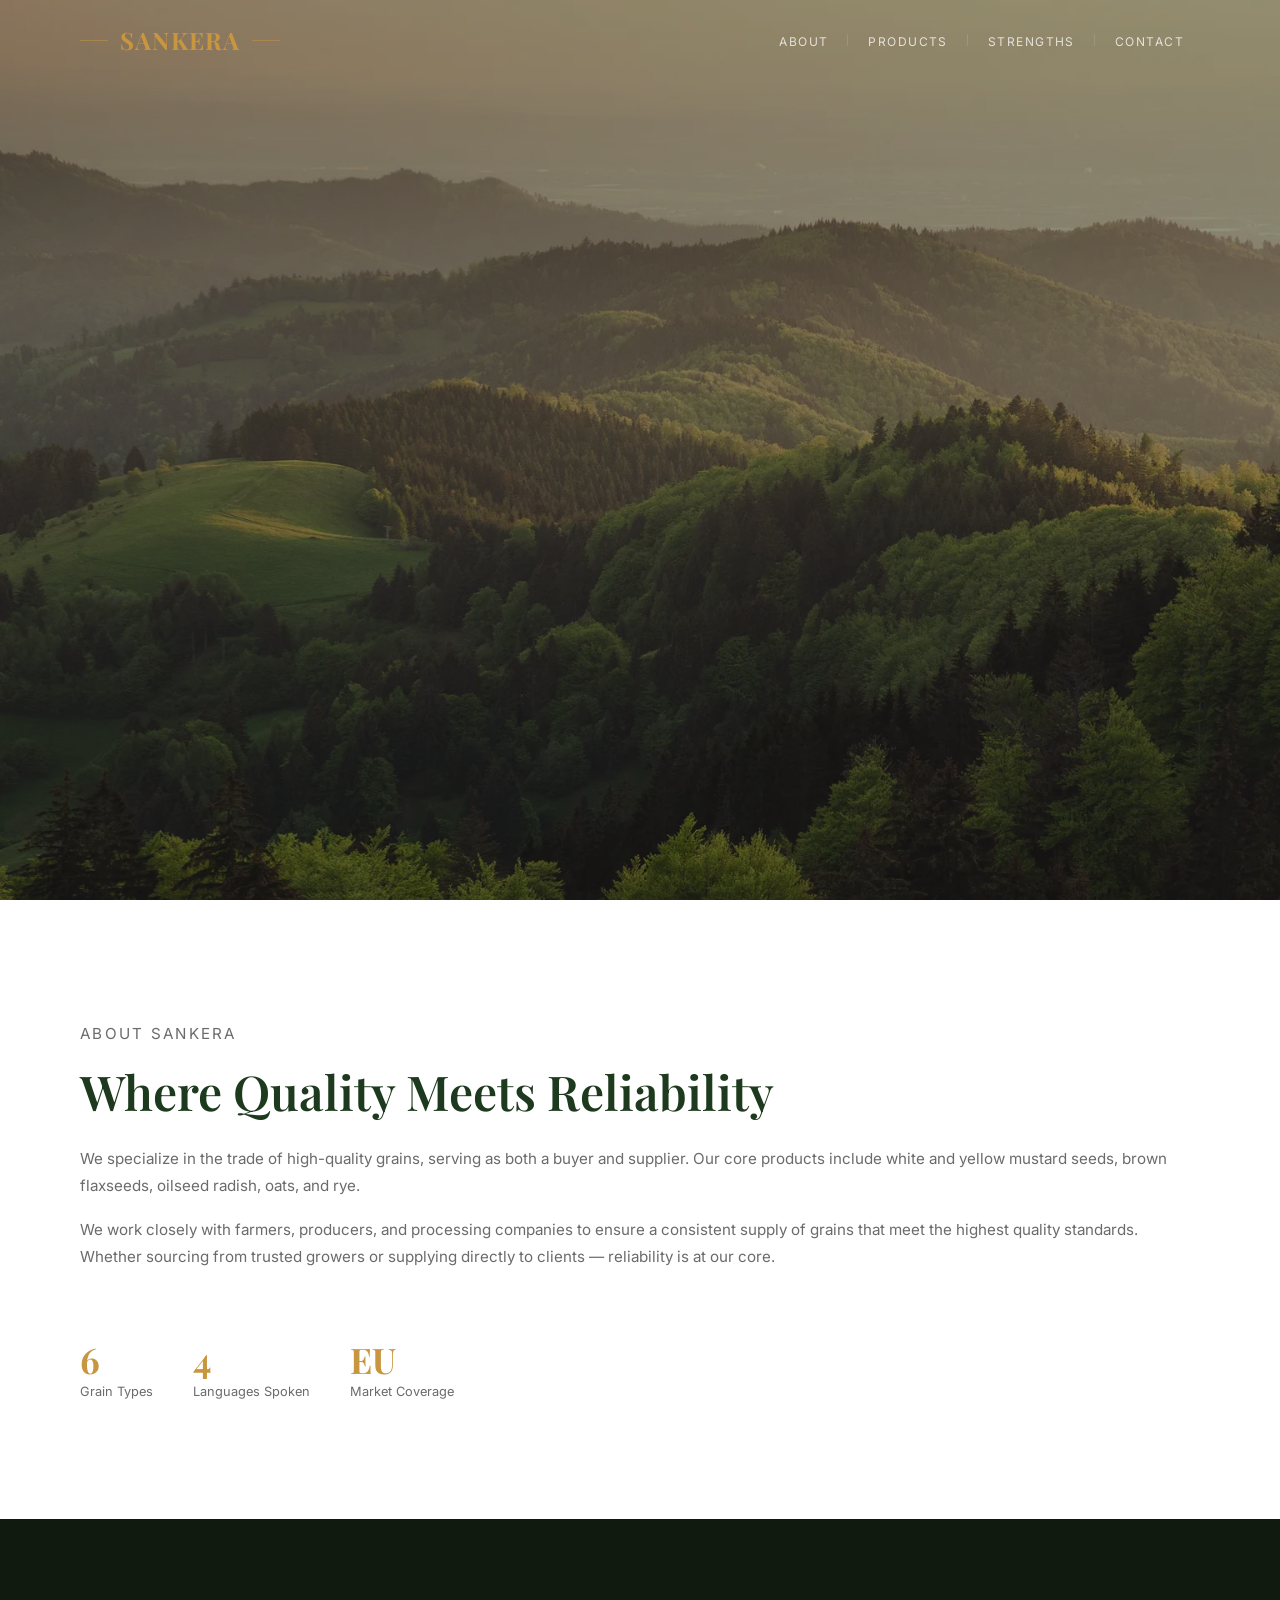
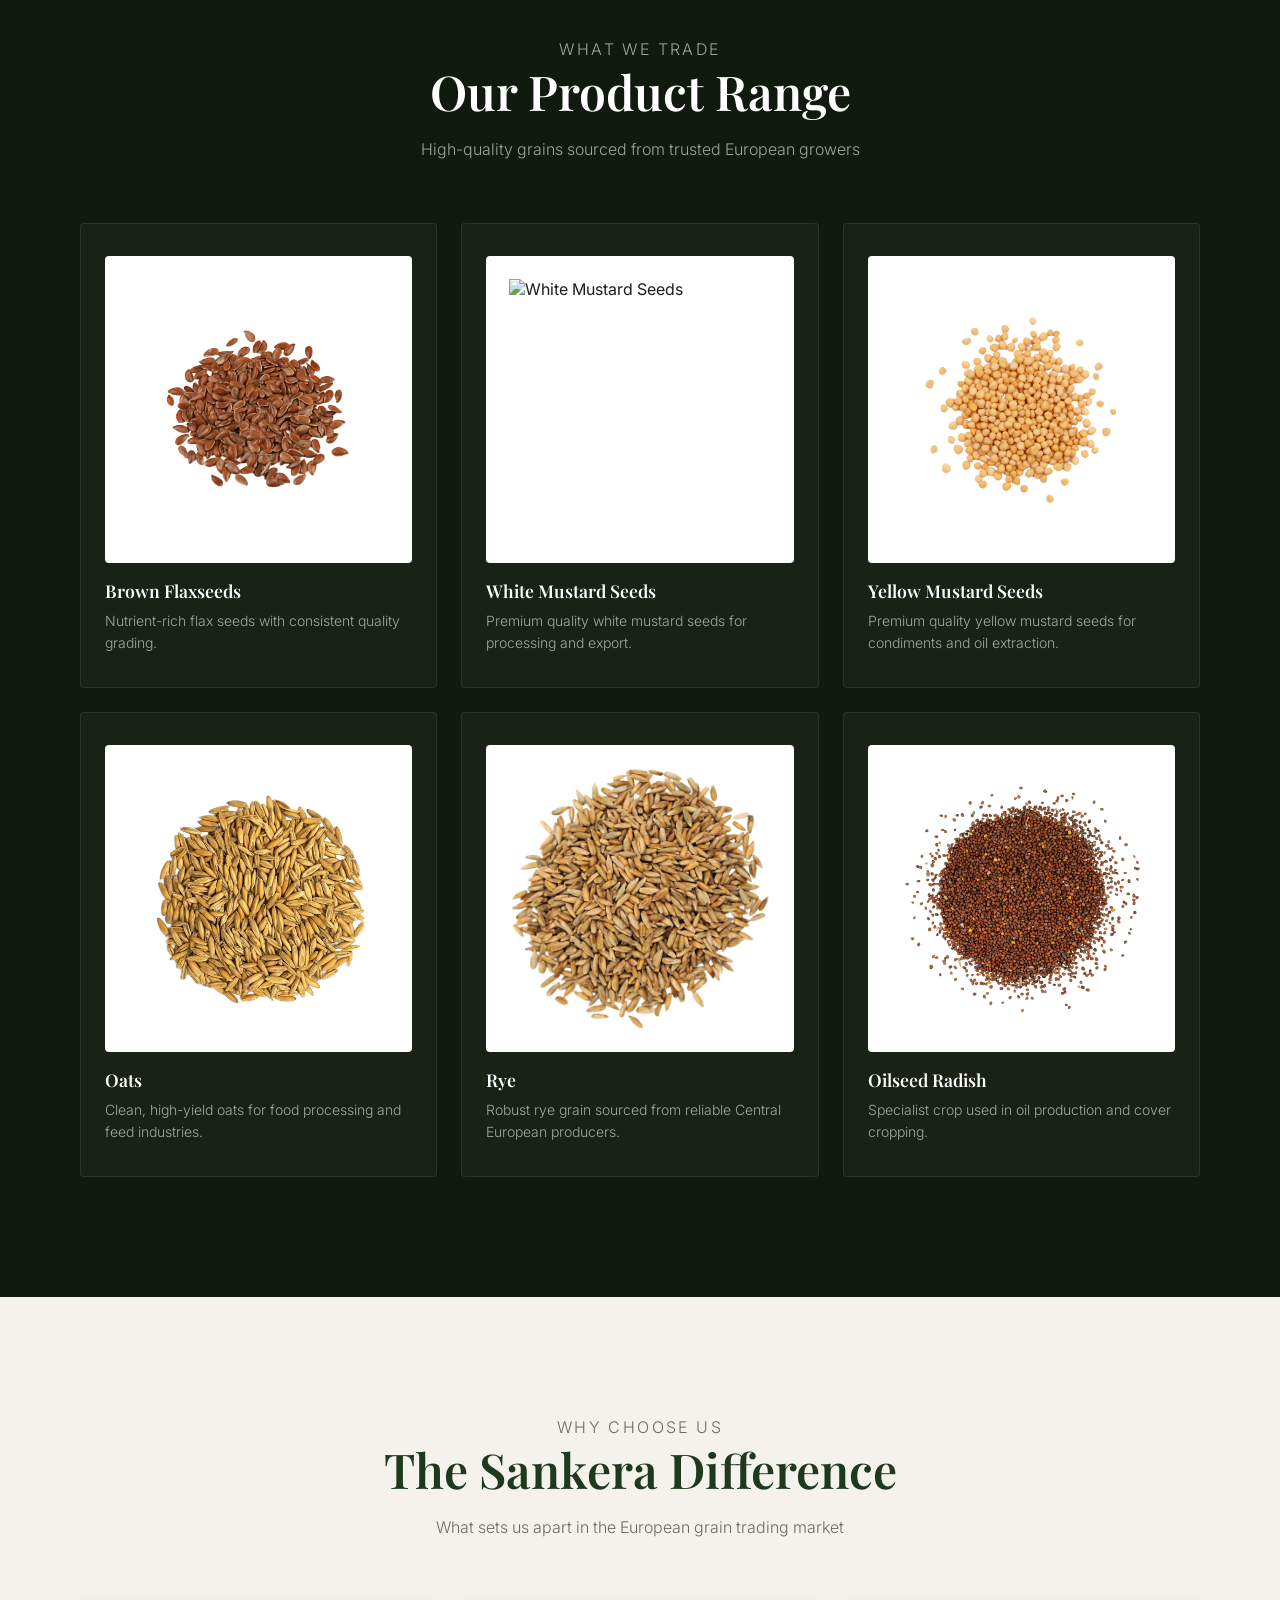
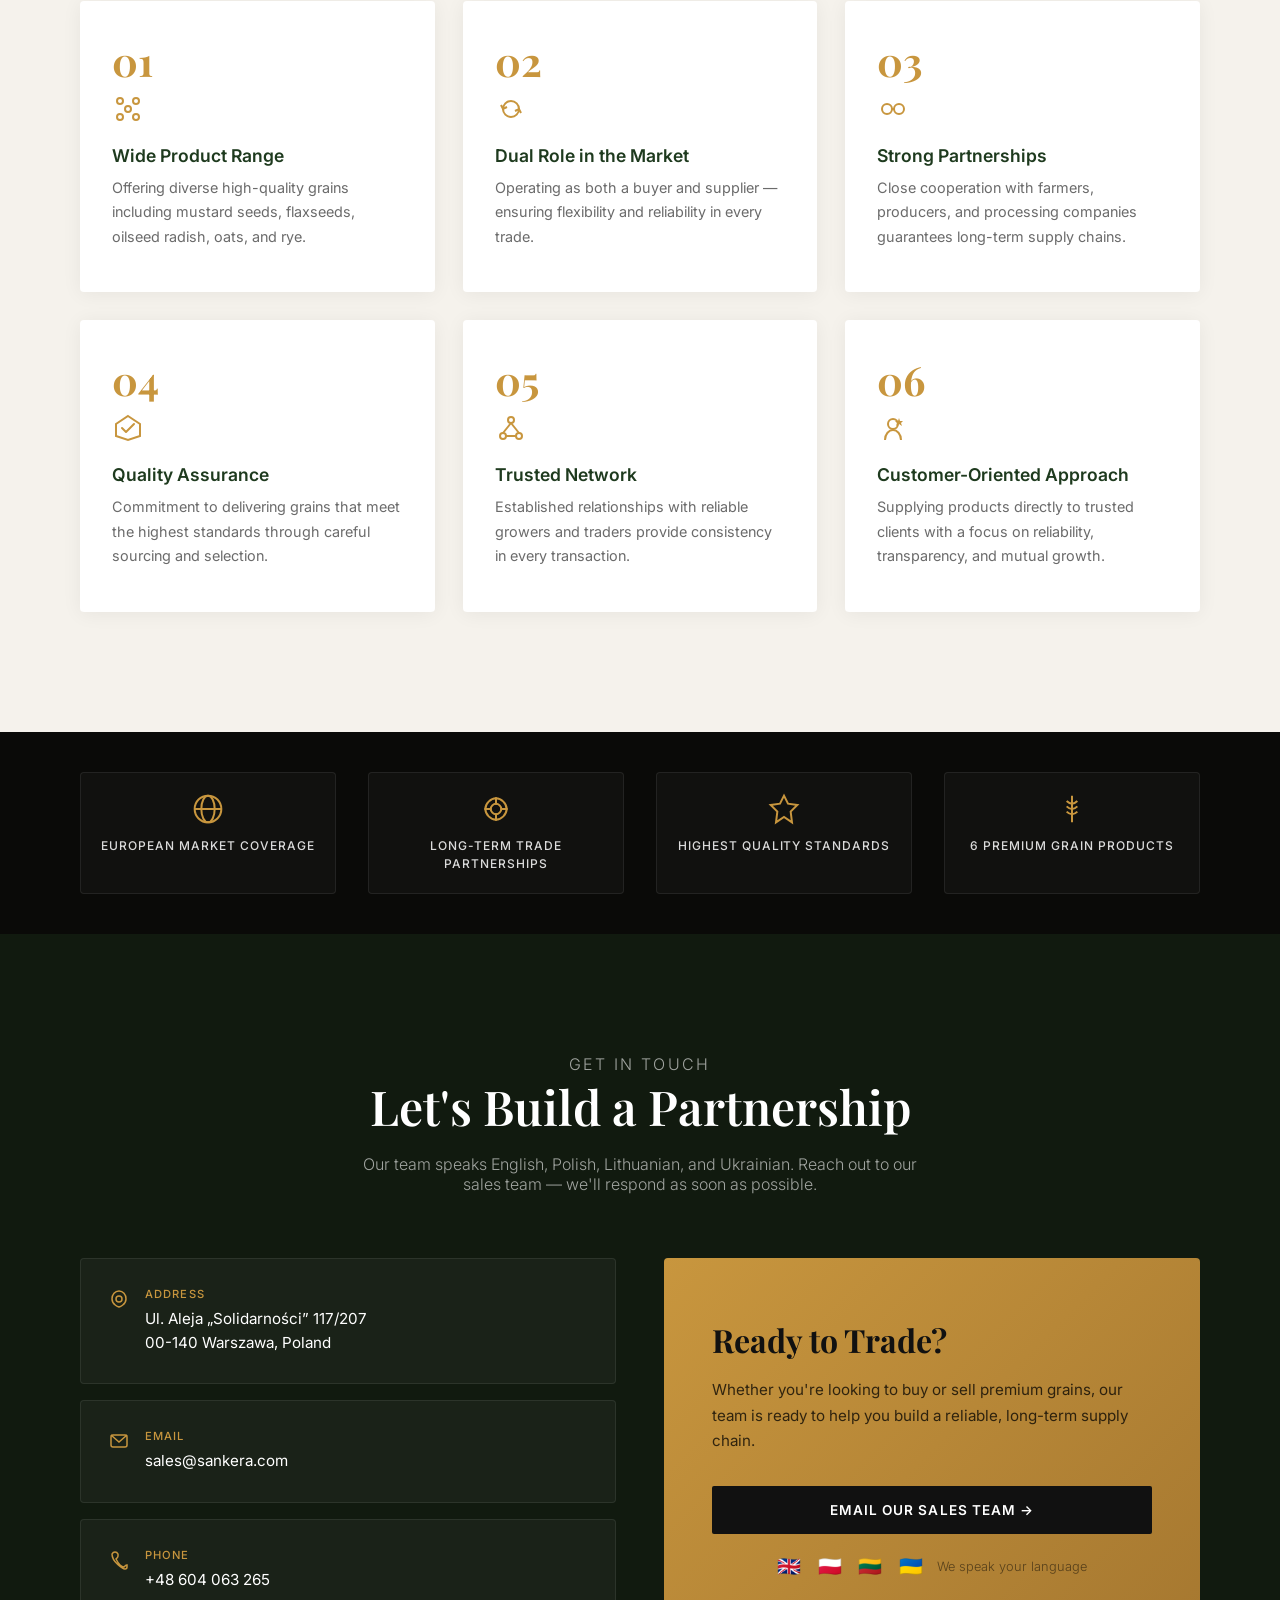
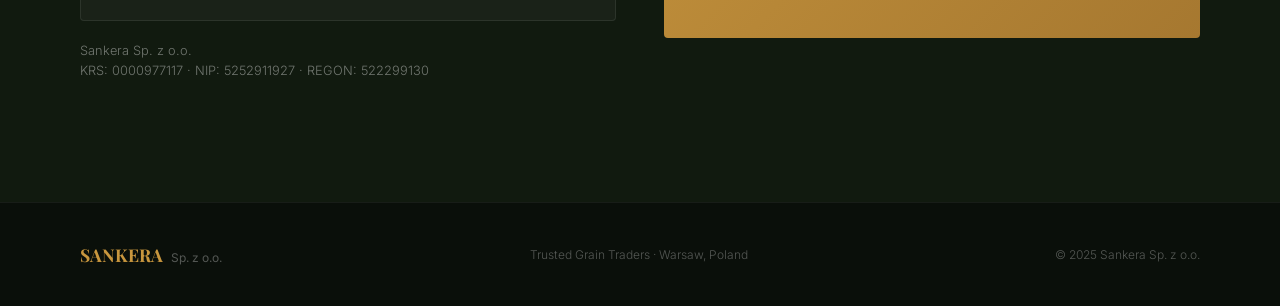
==== index.html @ 7d927a54 "Initial commit: Sankera grain trading website Single-page premium website for Sankera grain trading " ====
<!DOCTYPE html>
<html lang="en">
<head>
  <meta charset="UTF-8">
  <meta name="viewport" content="width=device-width, initial-scale=1.0">
  <title>SANKERA — Trusted Grain Traders | Warsaw, Poland</title>
  <meta name="description" content="Sankera Sp. z o.o. — Specialists in high-quality grain trade, connecting trusted farmers, producers, and processing companies across Europe.">
  <link rel="preconnect" href="https://fonts.googleapis.com">
  <link rel="preconnect" href="https://fonts.gstatic.com" crossorigin>
  <link href="https://fonts.googleapis.com/css2?family=Playfair+Display:wght@400;600;700&family=Inter:wght@300;400;500;600&display=swap" rel="stylesheet">

  <style>
    :root {
      --primary: #1E3A1E;
      --accent: #C8963E;
      --accent-light: #E8B96A;
      --bg: #F5F2EC;
      --bg-dark: #111A0F;
      --text: #1C1C1C;
      --text-light: #6B6B6B;
      --white: #FFFFFF;
    }

    * { box-sizing: border-box; margin: 0; padding: 0; }
    html { scroll-behavior: smooth; scrollbar-width: none; }

    ::-webkit-scrollbar { display: none; }

    body {
      font-family: 'Inter', sans-serif;
      background: var(--bg);
      color: var(--text);
      overflow-x: hidden;
    }

    .container {
      max-width: 1200px;
      margin: 0 auto;
      padding: 0 40px;
    }

    a { text-decoration: none; color: inherit; }
    img { max-width: 100%; display: block; }

    /* ═══════════ NAV ═══════════ */
    .nav {
      position: fixed;
      top: 0;
      left: 0;
      width: 100%;
      z-index: 1000;
      padding: 24px 0;
      transition: all 0.5s cubic-bezier(0.4, 0, 0.2, 1);
    }

    .nav::after {
      content: '';
      position: absolute;
      bottom: 0;
      left: 50%;
      transform: translateX(-50%);
      width: 0;
      height: 1px;
      background: linear-gradient(90deg, transparent, var(--accent), transparent);
      transition: width 0.5s ease;
    }

    .nav.scrolled {
      background: rgba(10, 15, 10, 0.92);
      backdrop-filter: blur(20px);
      -webkit-backdrop-filter: blur(20px);
      padding: 16px 0;
      box-shadow: 0 4px 30px rgba(0, 0, 0, 0.2);
    }

    .nav.scrolled::after {
      width: 100%;
    }

    .nav .container {
      display: flex;
      align-items: center;
      justify-content: space-between;
    }

    .nav-logo {
      font-family: 'Playfair Display', serif;
      font-size: 1.5rem;
      color: var(--accent);
      font-weight: 700;
      letter-spacing: 0.05em;
      position: relative;
      display: flex;
      align-items: center;
      gap: 12px;
    }

    .nav-logo::before {
      content: '';
      display: block;
      width: 28px;
      height: 1px;
      background: var(--accent);
      opacity: 0.5;
    }

    .nav-logo::after {
      content: '';
      display: block;
      width: 28px;
      height: 1px;
      background: var(--accent);
      opacity: 0.5;
    }

    .nav-tag {
      font-family: 'Inter', sans-serif;
      font-size: 0.55rem;
      font-weight: 500;
      text-transform: uppercase;
      letter-spacing: 0.15em;
      color: rgba(255,255,255,0.3);
      border: 1px solid rgba(255,255,255,0.1);
      padding: 3px 8px;
      border-radius: 2px;
      margin-left: -4px;
    }

    .nav-links {
      display: flex;
      gap: 8px;
      list-style: none;
      align-items: center;
    }

    .nav-links li {
      position: relative;
    }

    .nav-links li:not(:last-child)::after {
      content: '';
      position: absolute;
      right: -4px;
      top: 50%;
      transform: translateY(-50%);
      width: 1px;
      height: 12px;
      background: rgba(255,255,255,0.12);
    }

    .nav-links a {
      color: rgba(255,255,255,0.75);
      font-family: 'Inter', sans-serif;
      font-weight: 400;
      font-size: 0.75rem;
      text-transform: uppercase;
      letter-spacing: 0.12em;
      position: relative;
      transition: all 0.3s ease;
      padding: 8px 16px;
      border-radius: 2px;
    }

    .nav-links a:hover {
      color: var(--accent-light);
    }

    .nav-links a::after {
      content: '';
      position: absolute;
      bottom: 4px;
      left: 50%;
      transform: translateX(-50%);
      width: 0;
      height: 1px;
      background: var(--accent);
      transition: width 0.3s ease;
    }

    .nav-links a:hover::after {
      width: 50%;
    }

    .hamburger {
      display: none;
      flex-direction: column;
      cursor: pointer;
      gap: 5px;
      z-index: 1001;
    }

    .hamburger span {
      width: 22px;
      height: 1.5px;
      background: var(--accent);
      transition: all 0.3s ease;
    }

    .hamburger-toggle { display: none; }

    /* ═══════════ HERO ═══════════ */
    .hero {
      width: 100%;
      min-height: 100vh;
      background: url('public/Mountains.jpg') center center / cover no-repeat;
      display: flex;
      align-items: center;
      justify-content: center;
      text-align: center;
      position: relative;
      overflow: hidden;
    }

    .hero-overlay {
      position: absolute;
      inset: 0;
      background: rgba(17, 26, 15, 0.45);
      z-index: 1;
      pointer-events: none;
    }

    .hero-content {
      position: relative;
      z-index: 2;
      padding: 0 20px;
    }

    .hero-label {
      font-family: 'Inter', sans-serif;
      text-transform: uppercase;
      color: var(--accent);
      letter-spacing: 0.2em;
      font-size: 0.75rem;
      font-weight: 500;
      margin-bottom: 24px;
    }

    .hero h1 {
      font-family: 'Playfair Display', serif;
      font-weight: 700;
      font-size: clamp(3.5rem, 8vw, 7rem);
      color: var(--white);
      line-height: 1.05;
      margin-bottom: 28px;
    }

    .hero h1 .accent { color: var(--accent); }

    .hero-sub {
      font-family: 'Inter', sans-serif;
      font-weight: 300;
      color: rgba(255,255,255,0.75);
      max-width: 520px;
      margin: 0 auto 44px;
      font-size: 1.05rem;
      line-height: 1.7;
    }

    .hero-buttons {
      display: flex;
      gap: 16px;
      justify-content: center;
      flex-wrap: wrap;
    }

    .btn-primary {
      background: var(--accent);
      color: #111;
      padding: 14px 36px;
      border-radius: 2px;
      font-family: 'Inter', sans-serif;
      font-weight: 600;
      text-transform: uppercase;
      letter-spacing: 0.1em;
      font-size: 0.8rem;
      border: none;
      cursor: pointer;
      transition: all 0.3s ease;
      display: inline-block;
    }

    .btn-primary:hover {
      background: var(--accent-light);
      transform: translateY(-2px);
    }

    .btn-secondary {
      border: 1px solid rgba(255,255,255,0.4);
      color: var(--white);
      padding: 14px 36px;
      border-radius: 2px;
      font-family: 'Inter', sans-serif;
      font-weight: 600;
      text-transform: uppercase;
      letter-spacing: 0.1em;
      font-size: 0.8rem;
      background: transparent;
      cursor: pointer;
      transition: all 0.3s ease;
      display: inline-block;
    }

    .btn-secondary:hover {
      border-color: var(--accent);
      color: var(--accent);
    }


    /* ═══════════ ABOUT ═══════════ */
    .about {
      background: #ffffff;
      padding: 120px 0;
      position: relative;
    }

    .about::before {
      content: '';
      position: absolute;
      inset: 0;
      background-image: url("data:image/svg+xml,%3Csvg xmlns='http://www.w3.org/2000/svg' width='50' height='50'%3E%3Cline x1='50' y1='0' x2='50' y2='50' stroke='%23e0e0e0' stroke-width='1' shape-rendering='crispEdges'/%3E%3Cline x1='0' y1='50' x2='50' y2='50' stroke='%23e0e0e0' stroke-width='1' shape-rendering='crispEdges'/%3E%3C/svg%3E");
      background-size: 50px 50px;
      opacity: 0.65;
      -webkit-mask-image: radial-gradient(ellipse at center, black 20%, transparent 70%);
      mask-image: radial-gradient(ellipse at center, black 20%, transparent 70%);
    }

    .about .container {
      position: relative;
      z-index: 1;
    }

    .about-grid {
      display: grid;
      grid-template-columns: 1fr;
      gap: 80px;
      align-items: center;
    }

    .section-label {
      font-family: 'Inter', sans-serif;
      text-transform: uppercase;
      color: var(--accent);
      letter-spacing: 0.15em;
      font-size: 0.75rem;
      font-weight: 500;
      margin-bottom: 16px;
    }

    .about-left h2 {
      font-family: 'Playfair Display', serif;
      font-weight: 600;
      color: var(--primary);
      font-size: clamp(2rem, 4vw, 3rem);
      line-height: 1.2;
      margin-bottom: 24px;
    }

    .about-left p {
      font-family: 'Inter', sans-serif;
      font-weight: 400;
      color: var(--text-light);
      line-height: 1.8;
      font-size: 0.95rem;
      margin-bottom: 16px;
    }

    .about-stats {
      display: flex;
      gap: 40px;
      margin-top: 36px;
      padding-top: 36px;
      border-top: none;
    }

    .stat-box .stat-number {
      font-family: 'Playfair Display', serif;
      font-weight: 700;
      color: var(--accent);
      font-size: 2.2rem;
      line-height: 1;
    }

    .stat-box .stat-label {
      font-family: 'Inter', sans-serif;
      font-size: 0.8rem;
      color: var(--text-light);
      margin-top: 6px;
    }


    /* ═══════════ PRODUCTS ═══════════ */
    .products {
      background: var(--bg-dark);
      padding: 120px 0;
    }

    .section-header {
      text-align: center;
      margin-bottom: 64px;
    }

    .section-header h2 {
      font-family: 'Playfair Display', serif;
      font-weight: 600;
      color: var(--white);
      font-size: clamp(2rem, 4vw, 3rem);
      margin-bottom: 16px;
    }

    .section-header p {
      font-family: 'Inter', sans-serif;
      font-weight: 300;
      color: rgba(255,255,255,0.6);
      font-size: 1rem;
      max-width: 480px;
      margin: 0 auto;
    }

    .products-grid {
      display: grid;
      grid-template-columns: repeat(3, 1fr);
      gap: 24px;
    }

    .product-card {
      background: rgba(255,255,255,0.04);
      border: 1px solid rgba(255,255,255,0.08);
      border-radius: 4px;
      padding: 32px 24px;
      transition: all 0.3s ease;
    }

    .product-card:hover {
      background: rgba(200,150,62,0.08);
      border-color: rgba(200,150,62,0.3);
      transform: translateY(-4px);
    }

    .product-image {
      width: 100%;
      aspect-ratio: 1/1;
      border-radius: 4px;
      overflow: hidden;
      display: flex;
      align-items: center;
      justify-content: center;
      background: #ffffff;
      position: relative;
    }

    .product-image::before {
      content: '';
      position: absolute;
      inset: 0;
      background-image: url("data:image/svg+xml,%3Csvg xmlns='http://www.w3.org/2000/svg' width='50' height='50'%3E%3Cline x1='50' y1='0' x2='50' y2='50' stroke='%23e0e0e0' stroke-width='1' shape-rendering='crispEdges'/%3E%3Cline x1='0' y1='50' x2='50' y2='50' stroke='%23e0e0e0' stroke-width='1' shape-rendering='crispEdges'/%3E%3C/svg%3E");
      background-size: 50px 50px;
      -webkit-mask-image: radial-gradient(ellipse at center, black 50%, transparent 85%);
      mask-image: radial-gradient(ellipse at center, black 50%, transparent 85%);
    }

    .product-image img {
      width: 85%;
      height: 85%;
      object-fit: contain;
      position: relative;
      z-index: 1;
    }

    .product-card h3 {
      font-family: 'Playfair Display', serif;
      font-weight: 600;
      color: var(--white);
      font-size: 1.1rem;
      margin-top: 16px;
      margin-bottom: 8px;
    }

    .product-card p {
      font-family: 'Inter', sans-serif;
      font-weight: 300;
      color: rgba(255,255,255,0.6);
      font-size: 0.875rem;
      line-height: 1.6;
    }

    .product-card { cursor: pointer; }

    /* ═══════════ PRODUCT MODAL ═══════════ */
    .product-modal-overlay {
      position: fixed;
      inset: 0;
      background: rgba(0,0,0,0.7);
      backdrop-filter: blur(8px);
      -webkit-backdrop-filter: blur(8px);
      z-index: 2000;
      display: flex;
      align-items: center;
      justify-content: center;
      opacity: 0;
      pointer-events: none;
      transition: opacity 0.35s ease;
      padding: 24px;
    }

    .product-modal-overlay.active {
      opacity: 1;
      pointer-events: all;
    }

    .product-modal {
      background: var(--bg-dark);
      border: 1px solid rgba(255,255,255,0.1);
      border-radius: 8px;
      max-width: 640px;
      width: 100%;
      max-height: 85vh;
      overflow-y: auto;
      transform: translateY(30px) scale(0.97);
      transition: transform 0.35s ease;
      position: relative;
    }

    .product-modal-overlay.active .product-modal {
      transform: translateY(0) scale(1);
    }

    .product-modal-close {
      position: absolute;
      top: 20px;
      right: 20px;
      width: 36px;
      height: 36px;
      background: rgba(255,255,255,0.08);
      border: 1px solid rgba(255,255,255,0.12);
      border-radius: 50%;
      cursor: pointer;
      display: flex;
      align-items: center;
      justify-content: center;
      transition: all 0.3s ease;
      z-index: 1;
    }

    .product-modal-close:hover {
      background: rgba(255,255,255,0.15);
    }

    .product-modal-close svg {
      width: 16px;
      height: 16px;
      stroke: rgba(255,255,255,0.6);
    }

    .product-modal-image {
      width: 100%;
      aspect-ratio: 16/9;
      background: #ffffff;
      border-radius: 8px 8px 0 0;
      display: flex;
      align-items: center;
      justify-content: center;
      overflow: hidden;
      position: relative;
    }

    .product-modal-image::before {
      content: '';
      position: absolute;
      inset: 0;
      background-image: url("data:image/svg+xml,%3Csvg xmlns='http://www.w3.org/2000/svg' width='50' height='50'%3E%3Cline x1='50' y1='0' x2='50' y2='50' stroke='%23e0e0e0' stroke-width='1' shape-rendering='crispEdges'/%3E%3Cline x1='0' y1='50' x2='50' y2='50' stroke='%23e0e0e0' stroke-width='1' shape-rendering='crispEdges'/%3E%3C/svg%3E");
      background-size: 50px 50px;
      -webkit-mask-image: radial-gradient(ellipse at center, black 50%, transparent 85%);
      mask-image: radial-gradient(ellipse at center, black 50%, transparent 85%);
    }

    .product-modal-image img {
      max-width: 70%;
      max-height: 90%;
      object-fit: contain;
      position: relative;
      z-index: 1;
    }

    .product-modal-body {
      padding: 40px;
    }

    .product-modal-body .section-label {
      margin-bottom: 8px;
    }

    .product-modal-body h2 {
      font-family: 'Playfair Display', serif;
      font-weight: 700;
      color: var(--white);
      font-size: 1.8rem;
      margin-bottom: 20px;
    }

    .product-modal-body .modal-desc {
      font-family: 'Inter', sans-serif;
      font-weight: 300;
      color: rgba(255,255,255,0.7);
      font-size: 0.95rem;
      line-height: 1.8;
      margin-bottom: 28px;
    }

    .product-modal-details {
      display: grid;
      grid-template-columns: 1fr 1fr;
      gap: 16px;
    }

    .modal-detail-item {
      background: rgba(255,255,255,0.04);
      border: 1px solid rgba(255,255,255,0.06);
      border-radius: 4px;
      padding: 16px 20px;
    }

    .modal-detail-item .detail-label {
      font-family: 'Inter', sans-serif;
      font-weight: 500;
      text-transform: uppercase;
      font-size: 0.65rem;
      letter-spacing: 0.12em;
      color: var(--accent);
      margin-bottom: 4px;
    }

    .modal-detail-item .detail-value {
      font-family: 'Inter', sans-serif;
      font-weight: 400;
      color: rgba(255,255,255,0.8);
      font-size: 0.85rem;
    }

    .product-modal-cta {
      margin-top: 28px;
      padding-top: 28px;
      border-top: 1px solid rgba(255,255,255,0.08);
      display: flex;
      align-items: center;
      gap: 16px;
    }

    .product-modal-cta a {
      display: inline-block;
      background: var(--accent);
      color: #111;
      padding: 12px 28px;
      border-radius: 2px;
      font-family: 'Inter', sans-serif;
      font-weight: 600;
      font-size: 0.8rem;
      text-transform: uppercase;
      letter-spacing: 0.08em;
      transition: all 0.3s ease;
    }

    .product-modal-cta a:hover {
      background: var(--accent-light);
    }

    .product-modal-cta span {
      font-family: 'Inter', sans-serif;
      font-weight: 300;
      color: rgba(255,255,255,0.4);
      font-size: 0.8rem;
    }

    @media (max-width: 768px) {
      .product-modal-body { padding: 28px; }
      .product-modal-details { grid-template-columns: 1fr; }
    }

    /* ═══════════ STRENGTHS ═══════════ */
    .strengths {
      background: var(--bg);
      padding: 120px 0;
    }

    .strengths .section-header h2 {
      color: var(--primary);
    }

    .strengths .section-header p {
      color: var(--text-light);
    }

    .strengths-grid {
      display: grid;
      grid-template-columns: repeat(3, 1fr);
      gap: 28px;
    }

    .strength-card {
      background: var(--white);
      border-radius: 4px;
      padding: 40px 32px;
      box-shadow: 0 2px 20px rgba(0,0,0,0.06);
      transition: all 0.3s ease;
      border-bottom: 3px solid transparent;
    }

    .strength-card:hover {
      transform: translateY(-4px);
      box-shadow: 0 12px 40px rgba(0,0,0,0.12);
      border-bottom-color: var(--accent);
    }

    .strength-number {
      font-family: 'Playfair Display', serif;
      font-weight: 700;
      font-size: 2.5rem;
      color: var(--accent);
      line-height: 1;
    }

    .strength-icon {
      margin-top: 12px;
      color: var(--accent);
    }

    .strength-icon svg {
      width: 32px;
      height: 32px;
    }

    .strength-card h3 {
      font-family: 'Inter', sans-serif;
      font-weight: 600;
      color: var(--primary);
      font-size: 1.1rem;
      margin-top: 16px;
      margin-bottom: 10px;
    }

    .strength-card p {
      font-family: 'Inter', sans-serif;
      font-weight: 400;
      color: var(--text-light);
      font-size: 0.9rem;
      line-height: 1.7;
    }

    /* ═══════════ TRUST BAR ═══════════ */
    .trust-bar {
      background: #0a0a08;
      padding: 40px 0;
      position: relative;
      overflow: hidden;
    }

    .trust-bar::before {
      content: '';
      position: absolute;
      inset: 0;
      background-image: url("data:image/svg+xml,%3Csvg xmlns='http://www.w3.org/2000/svg' width='50' height='50'%3E%3Cline x1='50' y1='0' x2='50' y2='50' stroke='%23ffffff' stroke-width='1' shape-rendering='crispEdges'/%3E%3Cline x1='0' y1='50' x2='50' y2='50' stroke='%23ffffff' stroke-width='1' shape-rendering='crispEdges'/%3E%3C/svg%3E");
      background-size: 50px 50px;
      opacity: 0.06;
      -webkit-mask-image: radial-gradient(ellipse at center, black 30%, transparent 80%);
      mask-image: radial-gradient(ellipse at center, black 30%, transparent 80%);
    }

    .trust-items {
      display: grid;
      grid-template-columns: repeat(4, 1fr);
      gap: 32px;
      position: relative;
      z-index: 1;
    }

    .trust-item {
      display: flex;
      flex-direction: column;
      align-items: center;
      gap: 12px;
      padding: 20px 16px;
      border: 1px solid rgba(255,255,255,0.08);
      border-radius: 4px;
      background: rgba(255,255,255,0.03);
      transition: all 0.3s ease;
    }

    .trust-item:hover {
      border-color: rgba(200,150,62,0.3);
      background: rgba(200,150,62,0.05);
    }

    .trust-item svg {
      width: 32px;
      height: 32px;
      color: var(--accent);
      flex-shrink: 0;
    }

    .trust-item span {
      font-family: 'Inter', sans-serif;
      font-weight: 500;
      color: rgba(255,255,255,0.85);
      text-transform: uppercase;
      letter-spacing: 0.08em;
      font-size: 0.75rem;
      text-align: center;
      line-height: 1.5;
    }

    /* ═══════════ CONTACT ═══════════ */
    .contact {
      background: var(--bg-dark);
      padding: 120px 0;
    }

    .contact .section-header {
      margin-bottom: 64px;
    }

    .contact-grid {
      display: grid;
      grid-template-columns: 1fr 1fr;
      gap: 48px;
      align-items: start;
    }

    .contact-cards {
      display: flex;
      flex-direction: column;
      gap: 16px;
    }

    .contact-card {
      background: rgba(255,255,255,0.04);
      border: 1px solid rgba(255,255,255,0.08);
      border-radius: 4px;
      padding: 28px;
      display: flex;
      align-items: flex-start;
      gap: 16px;
      text-decoration: none;
      cursor: pointer;
      transition: all 0.3s ease;
    }

    .contact-card:hover {
      border-color: rgba(200,150,62,0.3);
      background: rgba(200,150,62,0.05);
    }

    .contact-card svg {
      width: 20px;
      height: 20px;
      color: var(--accent);
      flex-shrink: 0;
      margin-top: 2px;
    }

    .contact-card-content .contact-label {
      font-family: 'Inter', sans-serif;
      font-weight: 500;
      text-transform: uppercase;
      color: var(--accent);
      font-size: 0.7rem;
      letter-spacing: 0.1em;
      margin-bottom: 6px;
    }

    .contact-card-content .contact-value {
      font-family: 'Inter', sans-serif;
      font-weight: 400;
      color: var(--white);
      font-size: 0.95rem;
      line-height: 1.6;
    }

    .contact-card-content a {
      color: var(--white);
      transition: color 0.3s ease;
    }

    .contact-card-content a:hover {
      color: var(--accent-light);
    }

    .company-details {
      margin-top: 20px;
      font-family: 'Inter', sans-serif;
      font-weight: 300;
      font-size: 0.8rem;
      color: rgba(255,255,255,0.4);
      line-height: 1.6;
    }

    .contact-cta {
      background: linear-gradient(135deg, var(--accent), #A67830);
      border-radius: 4px;
      padding: 60px 48px;
    }

    .contact-cta h3 {
      font-family: 'Playfair Display', serif;
      font-weight: 700;
      color: #111;
      font-size: 2rem;
      margin-bottom: 16px;
    }

    .contact-cta > p {
      font-family: 'Inter', sans-serif;
      font-weight: 400;
      color: rgba(0,0,0,0.75);
      font-size: 0.95rem;
      line-height: 1.7;
      margin-bottom: 32px;
    }

    .btn-email {
      display: block;
      width: 100%;
      background: #111;
      color: var(--white);
      padding: 16px 32px;
      border-radius: 2px;
      font-family: 'Inter', sans-serif;
      font-weight: 600;
      font-size: 0.85rem;
      text-align: center;
      text-transform: uppercase;
      letter-spacing: 0.08em;
      transition: background 0.3s ease;
    }

    .btn-email:hover {
      background: #222;
    }

    .language-row {
      display: flex;
      align-items: center;
      gap: 8px;
      margin-top: 20px;
      justify-content: center;
    }

    .language-row .flags {
      font-size: 1.2rem;
      letter-spacing: 0.3em;
    }

    .language-row span:last-child {
      font-family: 'Inter', sans-serif;
      font-weight: 300;
      font-size: 0.8rem;
      color: rgba(0,0,0,0.5);
    }

    /* ═══════════ FOOTER ═══════════ */
    .footer {
      background: #0A0F0A;
      padding: 40px 0;
      border-top: 1px solid rgba(255,255,255,0.06);
    }

    .footer .container {
      display: flex;
      align-items: center;
      justify-content: space-between;
    }

    .footer-left {
      display: flex;
      align-items: baseline;
      gap: 8px;
    }

    .footer-left .logo {
      font-family: 'Playfair Display', serif;
      color: var(--accent);
      font-weight: 700;
      font-size: 1.1rem;
    }

    .footer-left .suffix {
      font-family: 'Inter', sans-serif;
      color: rgba(255,255,255,0.3);
      font-size: 0.75rem;
    }

    .footer-center {
      font-family: 'Inter', sans-serif;
      font-weight: 300;
      color: rgba(255,255,255,0.3);
      font-size: 0.75rem;
    }

    .footer-right {
      font-family: 'Inter', sans-serif;
      font-weight: 300;
      color: rgba(255,255,255,0.3);
      font-size: 0.75rem;
    }

    /* ═══════════ RESPONSIVE ═══════════ */
    @media (max-width: 1024px) {
      .products-grid {
        grid-template-columns: repeat(2, 1fr);
      }
      .strengths-grid {
        grid-template-columns: repeat(2, 1fr);
      }
    }

    @media (max-width: 768px) {
      .container { padding: 0 24px; }

      .hamburger { display: flex; }
      .nav-tag { display: none; }

      .nav-links {
        position: fixed;
        top: 0;
        right: -100%;
        width: 280px;
        height: 100vh;
        background: rgba(17, 26, 15, 0.98);
        backdrop-filter: blur(16px);
        flex-direction: column;
        padding: 100px 40px 40px;
        gap: 28px;
        transition: right 0.4s ease;
      }

      .hamburger-toggle:checked ~ .nav-links {
        right: 0;
      }

      .hamburger-toggle:checked ~ .hamburger span:nth-child(1) {
        transform: rotate(45deg) translate(5px, 5px);
      }
      .hamburger-toggle:checked ~ .hamburger span:nth-child(2) {
        opacity: 0;
      }
      .hamburger-toggle:checked ~ .hamburger span:nth-child(3) {
        transform: rotate(-45deg) translate(5px, -5px);
      }

      .hero h1 { font-size: clamp(2.5rem, 10vw, 4rem); }
      .hero-sub { font-size: 0.95rem; }

      .about-grid {
        grid-template-columns: 1fr;
        gap: 48px;
      }


      .about-stats { gap: 24px; }

      .products-grid {
        grid-template-columns: 1fr;
      }

      .strengths-grid {
        grid-template-columns: 1fr;
      }

      .trust-items {
        grid-template-columns: repeat(2, 1fr);
        gap: 16px;
      }

      .contact-grid {
        grid-template-columns: 1fr;
      }

      .contact-cta { padding: 40px 28px; }

      .footer .container {
        flex-direction: column;
        gap: 12px;
        text-align: center;
      }

      .about { padding: 80px 0; }
      .products { padding: 80px 0; }
      .strengths { padding: 80px 0; }
      .contact { padding: 80px 0; }
    }

    /* ═══════════ ANIMATIONS ═══════════ */
    .hero-label,
    .hero-line-1,
    .hero-line-2,
    .hero-sub,
    .hero-buttons {
      opacity: 0;
    }
  </style>
</head>
<body>

  <!-- SVG Noise Filter -->
  <svg style="position:absolute;width:0;height:0">
    <defs>
      <filter id="noiseFilter">
        <feTurbulence type="fractalNoise" baseFrequency="0.65" numOctaves="3" stitchTiles="stitch"/>
        <feColorMatrix type="saturate" values="0"/>
      </filter>
    </defs>
  </svg>

  <!-- ═══════════ NAV ═══════════ -->
  <nav class="nav" id="nav">
    <div class="container">
      <a href="#" class="nav-logo">SANKERA</a>
      <input type="checkbox" id="hamburger-toggle" class="hamburger-toggle" aria-label="Toggle menu">
      <label for="hamburger-toggle" class="hamburger">
        <span></span>
        <span></span>
        <span></span>
      </label>
      <ul class="nav-links">
        <li><a href="#about">About</a></li>
        <li><a href="#products">Products</a></li>
        <li><a href="#strengths">Strengths</a></li>
        <li><a href="#contact">Contact</a></li>
      </ul>
    </div>
  </nav>

  <!-- ═══════════ HERO ═══════════ -->
  <section class="hero" id="hero">
    <div class="hero-overlay"></div>
    <div class="hero-content">
      <p class="hero-label">EST. Warsaw &middot; Grain Trading</p>
      <h1>
        <span class="hero-line-1">Trusted Grain</span><br>
        <span class="hero-line-2"><span class="accent">Traders</span></span>
      </h1>
      <p class="hero-sub">Specialists in high-quality grain trade — connecting trusted farmers, producers, and processing companies across Europe.</p>
      <div class="hero-buttons">
        <a href="#contact" class="btn-primary">Get In Touch</a>
        <a href="#products" class="btn-secondary">Our Products &darr;</a>
      </div>
    </div>
  </section>

  <!-- ═══════════ ABOUT ═══════════ -->
  <section class="about" id="about">
    <div class="container">
      <div class="about-grid">
        <div class="about-left">
          <p class="section-label">About Sankera</p>
          <h2>Where Quality Meets Reliability</h2>
          <p>We specialize in the trade of high-quality grains, serving as both a buyer and supplier. Our core products include white and yellow mustard seeds, brown flaxseeds, oilseed radish, oats, and rye.</p>
          <p>We work closely with farmers, producers, and processing companies to ensure a consistent supply of grains that meet the highest quality standards. Whether sourcing from trusted growers or supplying directly to clients — reliability is at our core.</p>
          <div class="about-stats">
            <div class="stat-box">
              <div class="stat-number">6</div>
              <div class="stat-label">Grain Types</div>
            </div>
            <div class="stat-box">
              <div class="stat-number">4</div>
              <div class="stat-label">Languages Spoken</div>
            </div>
            <div class="stat-box">
              <div class="stat-number">EU</div>
              <div class="stat-label">Market Coverage</div>
            </div>
          </div>
        </div>
      </div>
    </div>
  </section>

  <!-- ═══════════ PRODUCTS ═══════════ -->
  <section class="products" id="products">
    <div class="container">
      <div class="section-header">
        <p class="section-label">What We Trade</p>
        <h2>Our Product Range</h2>
        <p>High-quality grains sourced from trusted European growers</p>
      </div>
      <div class="products-grid">
        <div class="product-card">
          <div class="product-image">
            <img src="public/Flaxseed.png" alt="Brown Flaxseeds">
          </div>
          <h3>Brown Flaxseeds</h3>
          <p>Nutrient-rich flax seeds with consistent quality grading.</p>
        </div>
        <div class="product-card">
          <div class="product-image">
            <img src="public/White mustard.png" alt="White Mustard Seeds">
          </div>
          <h3>White Mustard Seeds</h3>
          <p>Premium quality white mustard seeds for processing and export.</p>
        </div>
        <div class="product-card">
          <div class="product-image">
            <img src="public/Yellow mustard.png" alt="Yellow Mustard Seeds">
          </div>
          <h3>Yellow Mustard Seeds</h3>
          <p>Premium quality yellow mustard seeds for condiments and oil extraction.</p>
        </div>
        <div class="product-card">
          <div class="product-image">
            <img src="public/Oats.png" alt="Oats">
          </div>
          <h3>Oats</h3>
          <p>Clean, high-yield oats for food processing and feed industries.</p>
        </div>
        <div class="product-card">
          <div class="product-image">
            <img src="public/Rye.png" alt="Rye">
          </div>
          <h3>Rye</h3>
          <p>Robust rye grain sourced from reliable Central European producers.</p>
        </div>
        <div class="product-card">
          <div class="product-image">
            <img src="public/oilseed radish.png" alt="Oilseed Radish">
          </div>
          <h3>Oilseed Radish</h3>
          <p>Specialist crop used in oil production and cover cropping.</p>
        </div>
      </div>
    </div>
  </section>

  <!-- ═══════════ STRENGTHS ═══════════ -->
  <section class="strengths" id="strengths">
    <div class="container">
      <div class="section-header">
        <p class="section-label">Why Choose Us</p>
        <h2>The Sankera Difference</h2>
        <p style="max-width:600px;margin:0 auto">What sets us apart in the European grain trading market</p>
      </div>
      <div class="strengths-grid">
        <div class="strength-card">
          <div class="strength-number">01</div>
          <div class="strength-icon">
            <svg viewBox="0 0 32 32" fill="none" stroke="currentColor" stroke-width="2">
              <circle cx="8" cy="8" r="3"/><circle cx="24" cy="8" r="3"/><circle cx="8" cy="24" r="3"/><circle cx="24" cy="24" r="3"/><circle cx="16" cy="16" r="3"/>
            </svg>
          </div>
          <h3>Wide Product Range</h3>
          <p>Offering diverse high-quality grains including mustard seeds, flaxseeds, oilseed radish, oats, and rye.</p>
        </div>
        <div class="strength-card">
          <div class="strength-number">02</div>
          <div class="strength-icon">
            <svg viewBox="0 0 32 32" fill="none" stroke="currentColor" stroke-width="2">
              <path d="M8 16 A8 8 0 0 1 24 16"/><path d="M24 16 A8 8 0 0 1 8 16"/>
              <polyline points="6 12 8 16 12 14"/><polyline points="26 20 24 16 20 18"/>
            </svg>
          </div>
          <h3>Dual Role in the Market</h3>
          <p>Operating as both a buyer and supplier — ensuring flexibility and reliability in every trade.</p>
        </div>
        <div class="strength-card">
          <div class="strength-number">03</div>
          <div class="strength-icon">
            <svg viewBox="0 0 32 32" fill="none" stroke="currentColor" stroke-width="2">
              <circle cx="10" cy="16" r="5"/><circle cx="22" cy="16" r="5"/><line x1="15" y1="16" x2="17" y2="16"/>
            </svg>
          </div>
          <h3>Strong Partnerships</h3>
          <p>Close cooperation with farmers, producers, and processing companies guarantees long-term supply chains.</p>
        </div>
        <div class="strength-card">
          <div class="strength-number">04</div>
          <div class="strength-icon">
            <svg viewBox="0 0 32 32" fill="none" stroke="currentColor" stroke-width="2">
              <path d="M16 4 L28 12 V24 L16 28 L4 24 V12 Z"/>
              <polyline points="10 16 14 20 22 12" stroke-linecap="round" stroke-linejoin="round"/>
            </svg>
          </div>
          <h3>Quality Assurance</h3>
          <p>Commitment to delivering grains that meet the highest standards through careful sourcing and selection.</p>
        </div>
        <div class="strength-card">
          <div class="strength-number">05</div>
          <div class="strength-icon">
            <svg viewBox="0 0 32 32" fill="none" stroke="currentColor" stroke-width="2">
              <circle cx="16" cy="8" r="3"/><circle cx="8" cy="24" r="3"/><circle cx="24" cy="24" r="3"/>
              <line x1="16" y1="11" x2="8" y2="21"/><line x1="16" y1="11" x2="24" y2="21"/><line x1="11" y1="24" x2="21" y2="24"/>
            </svg>
          </div>
          <h3>Trusted Network</h3>
          <p>Established relationships with reliable growers and traders provide consistency in every transaction.</p>
        </div>
        <div class="strength-card">
          <div class="strength-number">06</div>
          <div class="strength-icon">
            <svg viewBox="0 0 32 32" fill="none" stroke="currentColor" stroke-width="2">
              <circle cx="16" cy="12" r="5"/>
              <path d="M8 28 C8 22 12 18 16 18 C20 18 24 22 24 28"/>
              <polygon points="22 6 23 9 26 9 24 11 25 14 22 12 19 14 20 11 18 9 21 9" fill="currentColor" stroke="none"/>
            </svg>
          </div>
          <h3>Customer-Oriented Approach</h3>
          <p>Supplying products directly to trusted clients with a focus on reliability, transparency, and mutual growth.</p>
        </div>
      </div>
    </div>
  </section>

  <!-- ═══════════ TRUST BAR ═══════════ -->
  <section class="trust-bar">
    <div class="container">
      <div class="trust-items">
        <div class="trust-item">
          <svg viewBox="0 0 24 24" fill="none" stroke="currentColor" stroke-width="1.5"><circle cx="12" cy="12" r="10"/><path d="M2 12h20"/><ellipse cx="12" cy="12" rx="5" ry="10"/></svg>
          <span>European Market Coverage</span>
        </div>
        <div class="trust-item">
          <svg viewBox="0 0 24 24" fill="none" stroke="currentColor" stroke-width="1.5"><path d="M12 4 C8 4 4 8 4 12 L8 12 C8 10 10 8 12 8 V4Z"/><path d="M12 4 C16 4 20 8 20 12 L16 12 C16 10 14 8 12 8 V4Z"/><path d="M4 12 C4 16 8 20 12 20 V16 C10 16 8 14 8 12 H4Z"/><path d="M20 12 C20 16 16 20 12 20 V16 C14 16 16 14 16 12 H20Z"/></svg>
          <span>Long-Term Trade Partnerships</span>
        </div>
        <div class="trust-item">
          <svg viewBox="0 0 24 24" fill="none" stroke="currentColor" stroke-width="1.5"><path d="M12 2 L15 8 L22 9 L17 14 L18 22 L12 18 L6 22 L7 14 L2 9 L9 8 Z"/></svg>
          <span>Highest Quality Standards</span>
        </div>
        <div class="trust-item">
          <svg viewBox="0 0 24 24" fill="none" stroke="currentColor" stroke-width="1.5"><line x1="12" y1="2" x2="12" y2="22"/><path d="M8 6 Q12 10 16 6"/><path d="M8 10 Q12 14 16 10"/><path d="M8 14 Q12 18 16 14"/></svg>
          <span>6 Premium Grain Products</span>
        </div>
      </div>
    </div>
  </section>

  <!-- ═══════════ CONTACT ═══════════ -->
  <section class="contact" id="contact">
    <div class="container">
      <div class="section-header">
        <p class="section-label">Get In Touch</p>
        <h2>Let's Build a Partnership</h2>
        <p style="max-width:560px;margin:0 auto">Our team speaks English, Polish, Lithuanian, and Ukrainian. Reach out to our sales team — we'll respond as soon as possible.</p>
      </div>
      <div class="contact-grid">
        <div>
          <div class="contact-cards">
            <a href="https://maps.google.com/?q=Aleja+Solidarności+117/207,+00-140+Warszawa,+Poland" target="_blank" rel="noopener" class="contact-card">
              <svg viewBox="0 0 20 20" fill="none" stroke="currentColor" stroke-width="1.5"><path d="M10 2 C6 2 3 5.5 3 10 C3 16 10 18 10 18 C10 18 17 16 17 10 C17 5.5 14 2 10 2Z"/><circle cx="10" cy="10" r="3"/></svg>
              <div class="contact-card-content">
                <div class="contact-label">Address</div>
                <div class="contact-value">Ul. Aleja &#8222;Solidarno&#347;ci&#8221; 117/207<br>00-140 Warszawa, Poland</div>
              </div>
            </a>
            <a href="mailto:sales@sankera.com" class="contact-card">
              <svg viewBox="0 0 20 20" fill="none" stroke="currentColor" stroke-width="1.5"><rect x="2" y="4" width="16" height="12" rx="2"/><polyline points="2 4 10 11 18 4"/></svg>
              <div class="contact-card-content">
                <div class="contact-label">Email</div>
                <div class="contact-value">sales@sankera.com</div>
              </div>
            </a>
            <a href="tel:+48604063265" class="contact-card">
              <svg viewBox="0 0 20 20" fill="none" stroke="currentColor" stroke-width="1.5"><path d="M3 4 C3 4 4 2 6 2 C8 2 9 4 9 4 L9 6 C9 6 9 7 8 8 L7 9 C7 9 9 13 11 15 C13 17 15 17 15 17 L16 16 C17 15 18 15 18 15 L18 17 C18 17 18 19 16 19 C14 19 3 12 3 4Z"/></svg>
              <div class="contact-card-content">
                <div class="contact-label">Phone</div>
                <div class="contact-value">+48 604 063 265</div>
              </div>
            </a>
          </div>
          <div class="company-details">
            Sankera Sp. z o.o.<br>
            KRS: 0000977117 &middot; NIP: 5252911927 &middot; REGON: 522299130
          </div>
        </div>
        <div class="contact-cta">
          <h3>Ready to Trade?</h3>
          <p>Whether you're looking to buy or sell premium grains, our team is ready to help you build a reliable, long-term supply chain.</p>
          <a href="mailto:sales@sankera.com" class="btn-email">Email Our Sales Team &rarr;</a>
          <div class="language-row">
            <span class="flags">&#127468;&#127463; &#127477;&#127473; &#127473;&#127481; &#127482;&#127462;</span>
            <span>We speak your language</span>
          </div>
        </div>
      </div>
    </div>
  </section>

  <!-- ═══════════ PRODUCT MODAL ═══════════ -->
  <div class="product-modal-overlay" id="productModal">
    <div class="product-modal">
      <button class="product-modal-close" id="modalClose">
        <svg viewBox="0 0 16 16" fill="none" stroke="currentColor" stroke-width="2" stroke-linecap="round"><line x1="3" y1="3" x2="13" y2="13"/><line x1="13" y1="3" x2="3" y2="13"/></svg>
      </button>
      <div class="product-modal-image" id="modalImage">
        <img src="" alt="">
      </div>
      <div class="product-modal-body">
        <p class="section-label" id="modalCategory"></p>
        <h2 id="modalTitle"></h2>
        <p class="modal-desc" id="modalDesc"></p>
        <div class="product-modal-details" id="modalDetails"></div>
        <div class="product-modal-cta">
          <a href="mailto:sales@sankera.com">Inquire Now &rarr;</a>
          <span>sales@sankera.com</span>
        </div>
      </div>
    </div>
  </div>

  <!-- ═══════════ FOOTER ═══════════ -->
  <footer class="footer">
    <div class="container">
      <div class="footer-left">
        <span class="logo">SANKERA</span>
        <span class="suffix">Sp. z o.o.</span>
      </div>
      <div class="footer-center">Trusted Grain Traders &middot; Warsaw, Poland</div>
      <div class="footer-right">&copy; 2025 Sankera Sp. z o.o.</div>
    </div>
  </footer>

  <!-- ═══════════ SCRIPTS ═══════════ -->
  <script src="https://cdnjs.cloudflare.com/ajax/libs/gsap/3.12.2/gsap.min.js"></script>
  <script src="https://cdnjs.cloudflare.com/ajax/libs/gsap/3.12.2/ScrollTrigger.min.js"></script>
  <script>
    gsap.registerPlugin(ScrollTrigger);

    // Nav scroll effect
    window.addEventListener('scroll', () => {
      document.getElementById('nav').classList.toggle('scrolled', window.scrollY > 60);
    });

    // Close mobile menu on link click
    document.querySelectorAll('.nav-links a').forEach(link => {
      link.addEventListener('click', () => {
        document.getElementById('hamburger-toggle').checked = false;
      });
    });

    // Hero animation on load
    document.addEventListener('DOMContentLoaded', () => {
      const heroTl = gsap.timeline({ defaults: { ease: 'power3.out', duration: 0.8 } });
      heroTl
        .fromTo('.hero-label', { y: 40, opacity: 0 }, { y: 0, opacity: 1 }, 0.3)
        .fromTo('.hero-line-1', { y: 40, opacity: 0 }, { y: 0, opacity: 1 }, 0.45)
        .fromTo('.hero-line-2', { y: 40, opacity: 0 }, { y: 0, opacity: 1 }, 0.6)
        .fromTo('.hero-sub', { y: 40, opacity: 0 }, { y: 0, opacity: 1 }, 0.75)
        .fromTo('.hero-buttons', { y: 40, opacity: 0 }, { y: 0, opacity: 1 }, 0.9);
    });

    // About section
    gsap.fromTo('.about-left', { x: -60, opacity: 0 }, {
      x: 0, opacity: 1, duration: 0.9, ease: 'power3.out',
      scrollTrigger: { trigger: '.about', start: 'top 80%', toggleActions: 'play none none none' }
    });


    // Products section
    gsap.fromTo('.product-card', { y: 50, opacity: 0 }, {
      y: 0, opacity: 1, duration: 0.7, ease: 'power3.out', stagger: 0.1,
      scrollTrigger: { trigger: '.products-grid', start: 'top 80%', toggleActions: 'play none none none' }
    });

    // Strengths section
    gsap.fromTo('.strength-card', { y: 40, opacity: 0 }, {
      y: 0, opacity: 1, duration: 0.7, ease: 'power3.out', stagger: 0.12,
      scrollTrigger: { trigger: '.strengths-grid', start: 'top 80%', toggleActions: 'play none none none' }
    });

    // Contact section
    gsap.fromTo('.contact-card', { y: 30, opacity: 0 }, {
      y: 0, opacity: 1, duration: 0.6, ease: 'power3.out', stagger: 0.1,
      scrollTrigger: { trigger: '.contact-grid', start: 'top 80%', toggleActions: 'play none none none' }
    });

    gsap.fromTo('.contact-cta', { y: 40, opacity: 0 }, {
      y: 0, opacity: 1, duration: 0.8, ease: 'power3.out', delay: 0.2,
      scrollTrigger: { trigger: '.contact-grid', start: 'top 80%', toggleActions: 'play none none none' }
    });

    // Trust bar
    gsap.fromTo('.trust-item', { y: 20, opacity: 0 }, {
      y: 0, opacity: 1, duration: 0.5, ease: 'power3.out', stagger: 0.1,
      scrollTrigger: { trigger: '.trust-bar', start: 'top 85%', toggleActions: 'play none none none' }
    });

    // Product modal data
    const productData = {
      'Brown Flaxseeds': {
        category: 'Oilseed',
        desc: 'Our brown flax seeds (linseed) are nutrient-rich and traded with consistent quality grading. Flax seeds are valued for their high omega-3 fatty acid content and are used extensively in health food production, bakery products, and industrial oil manufacturing. We ensure every batch meets strict quality parameters including moisture, purity, and oil content standards required by European processors.',
        details: [
          { label: 'Origin', value: 'Central Europe' },
          { label: 'Use Cases', value: 'Health foods, bakery, industrial oils' },
          { label: 'Key Nutrient', value: 'High Omega-3 content' },
          { label: 'Quality', value: 'Graded for purity & moisture' }
        ]
      },
      'White Mustard Seeds': {
        category: 'Oilseed',
        desc: 'Our premium white mustard seeds are carefully sourced from trusted European farms and undergo rigorous quality checks before trade. White mustard seeds are widely used in the food processing industry for condiment production, as well as in oil extraction and pharmaceutical applications. We supply both whole seeds and cleaned varieties, graded to meet international standards for purity, moisture content, and oil yield.',
        details: [
          { label: 'Origin', value: 'Central & Eastern Europe' },
          { label: 'Use Cases', value: 'Condiments, oil extraction, pharmaceuticals' },
          { label: 'Grades', value: 'Whole, cleaned, food-grade' },
          { label: 'Availability', value: 'Year-round supply' }
        ]
      },
      'Yellow Mustard Seeds': {
        category: 'Oilseed',
        desc: 'Our premium yellow mustard seeds are sourced from reliable European growers and selected for their strong flavor profile and high oil content. Yellow mustard seeds are essential in condiment manufacturing, spice blends, and oil extraction. Each batch is quality-tested for purity, moisture, and consistency to meet the demands of food processors and industrial buyers alike.',
        details: [
          { label: 'Origin', value: 'Central & Eastern Europe' },
          { label: 'Use Cases', value: 'Condiments, spice blends, oil extraction' },
          { label: 'Grades', value: 'Whole, cleaned, food-grade' },
          { label: 'Availability', value: 'Year-round supply' }
        ]
      },
      'Oats': {
        category: 'Cereal Grain',
        desc: 'Our clean, high-yield oats serve both the food processing and animal feed industries. Oats have seen growing demand driven by the health food market — used in cereals, oat milk production, granola, and bakery products. We also supply feed-grade oats for livestock nutrition. Every batch is tested for purity, moisture content, and beta-glucan levels to match the specifications of food manufacturers and feed producers across Europe.',
        details: [
          { label: 'Origin', value: 'Northern & Central Europe' },
          { label: 'Use Cases', value: 'Cereals, oat milk, feed' },
          { label: 'Quality', value: 'Tested for purity & beta-glucan' },
          { label: 'Grades', value: 'Food-grade & feed-grade' }
        ]
      },
      'Rye': {
        category: 'Cereal Grain',
        desc: 'We trade robust rye grain sourced from reliable Central European producers. Rye is a staple grain in European bread-making, particularly for traditional dark breads and crispbreads. It is also used in animal feed and in the production of rye whiskey and vodka. Our rye meets strict quality parameters for Hagberg falling number, protein content, and cleanliness — ensuring it is suitable for milling, baking, and distilling applications.',
        details: [
          { label: 'Origin', value: 'Central European producers' },
          { label: 'Use Cases', value: 'Bread-making, distilling, feed' },
          { label: 'Quality Tests', value: 'Hagberg, protein, purity' },
          { label: 'Tradition', value: 'European staple grain' }
        ]
      },
      'Oilseed Radish': {
        category: 'Specialist Crop',
        desc: 'Oilseed radish is a specialist crop primarily used in oil production and as a high-performance cover crop in sustainable agriculture. As a cover crop, it helps improve soil structure, suppress weeds, and reduce nitrogen leaching. The seeds are also pressed for oil used in biodiesel and industrial applications. We work with experienced growers to ensure consistent seed quality and germination rates for both agricultural and industrial buyers.',
        details: [
          { label: 'Origin', value: 'European specialist farms' },
          { label: 'Use Cases', value: 'Oil production, cover cropping' },
          { label: 'Agriculture', value: 'Soil improvement & weed control' },
          { label: 'Market', value: 'Industrial & agricultural' }
        ]
      }
    };

    // Product image mapping
    const productImages = {
      'Brown Flaxseeds': 'public/Flaxseed.png',
      'White Mustard Seeds': 'public/White mustard.png',
      'Yellow Mustard Seeds': 'public/Yellow mustard.png',
      'Oats': 'public/Oats.png',
      'Rye': 'public/Rye.png',
      'Oilseed Radish': 'public/oilseed radish.png'
    };

    // Product modal logic
    const modal = document.getElementById('productModal');
    const modalTitle = document.getElementById('modalTitle');
    const modalCategory = document.getElementById('modalCategory');
    const modalDesc = document.getElementById('modalDesc');
    const modalDetails = document.getElementById('modalDetails');
    const modalImage = document.getElementById('modalImage');

    document.querySelectorAll('.product-card').forEach(card => {
      card.addEventListener('click', () => {
        const name = card.querySelector('h3').textContent;
        const data = productData[name];
        if (!data) return;

        const img = modalImage.querySelector('img');
        img.src = productImages[name] || '';
        img.alt = name;

        modalTitle.textContent = name;
        modalCategory.textContent = data.category;
        modalDesc.textContent = data.desc;
        modalDetails.innerHTML = data.details.map(d =>
          `<div class="modal-detail-item"><div class="detail-label">${d.label}</div><div class="detail-value">${d.value}</div></div>`
        ).join('');

        modal.classList.add('active');
        document.body.style.overflow = 'hidden';
      });
    });

    function closeModal() {
      modal.classList.remove('active');
      document.body.style.overflow = '';
    }

    document.getElementById('modalClose').addEventListener('click', closeModal);
    modal.addEventListener('click', (e) => {
      if (e.target === modal) closeModal();
    });
    document.addEventListener('keydown', (e) => {
      if (e.key === 'Escape') closeModal();
    });
  </script>
</body>
</html>
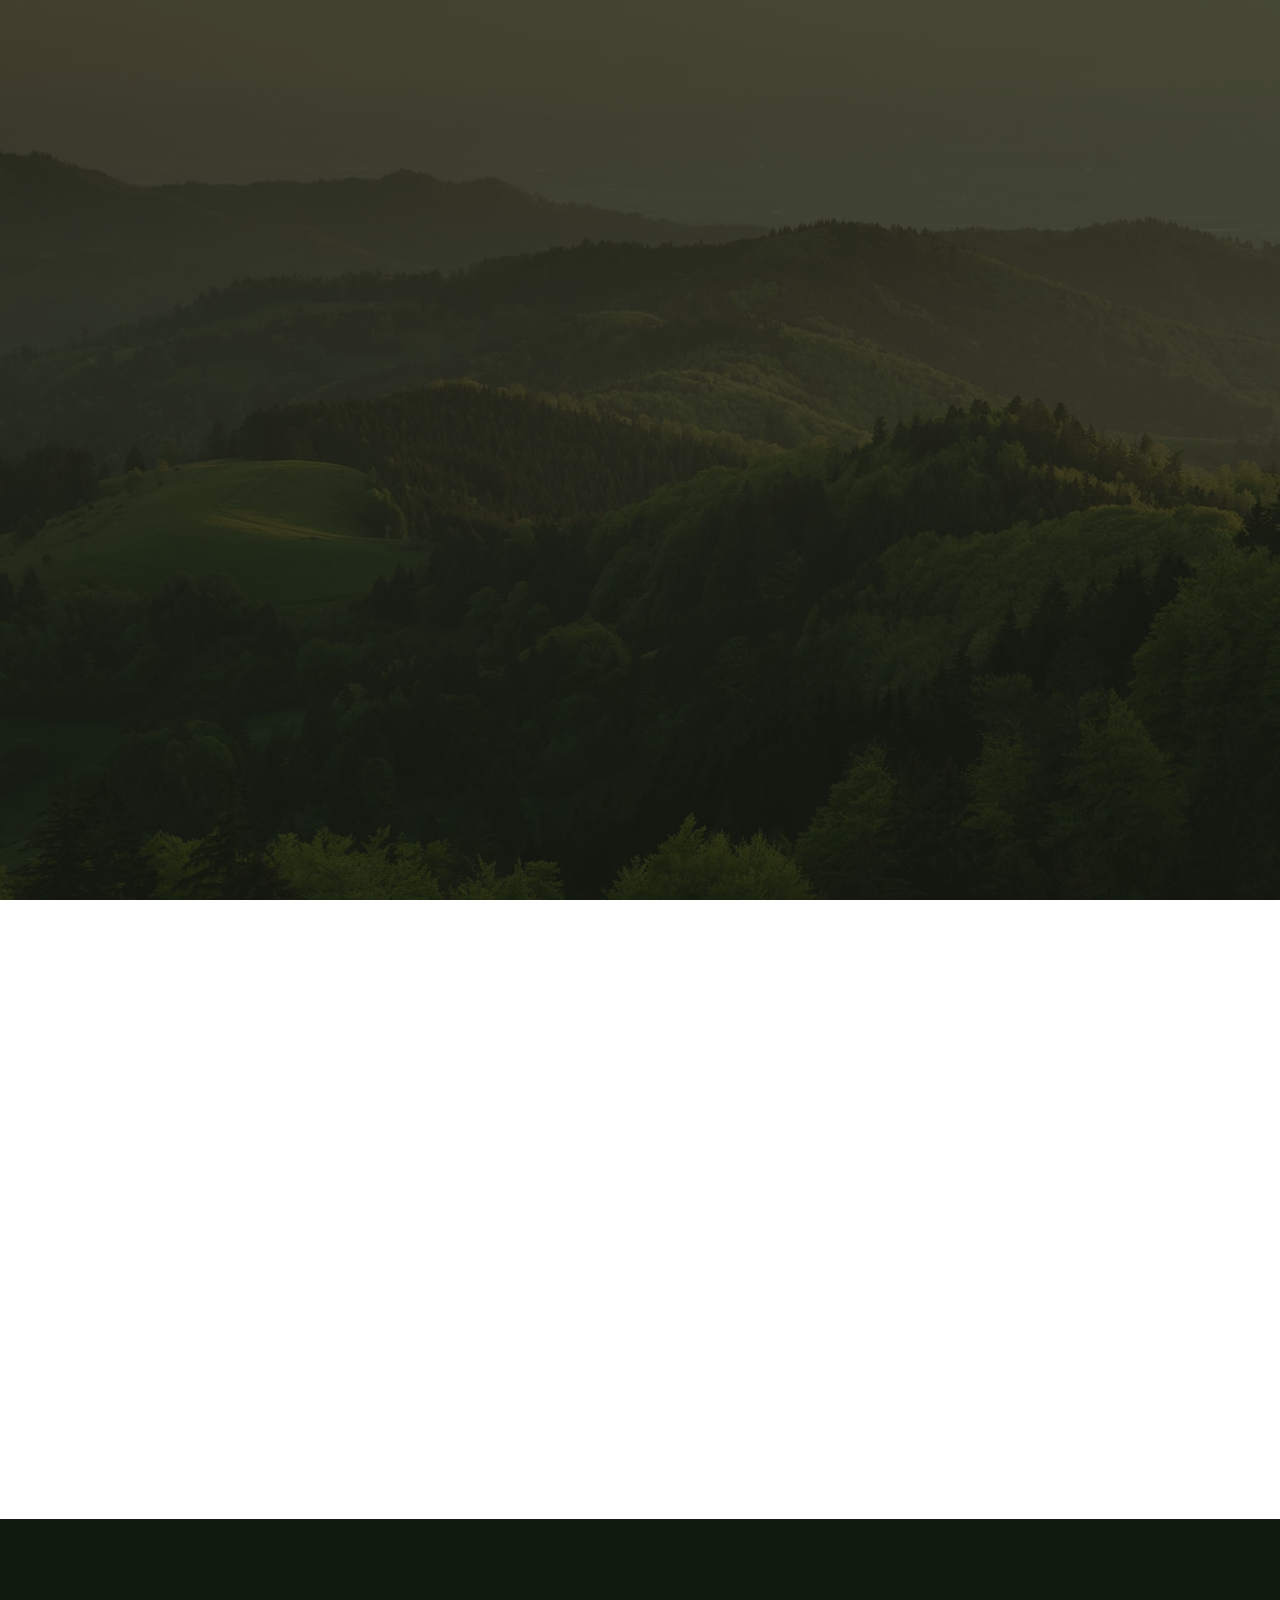
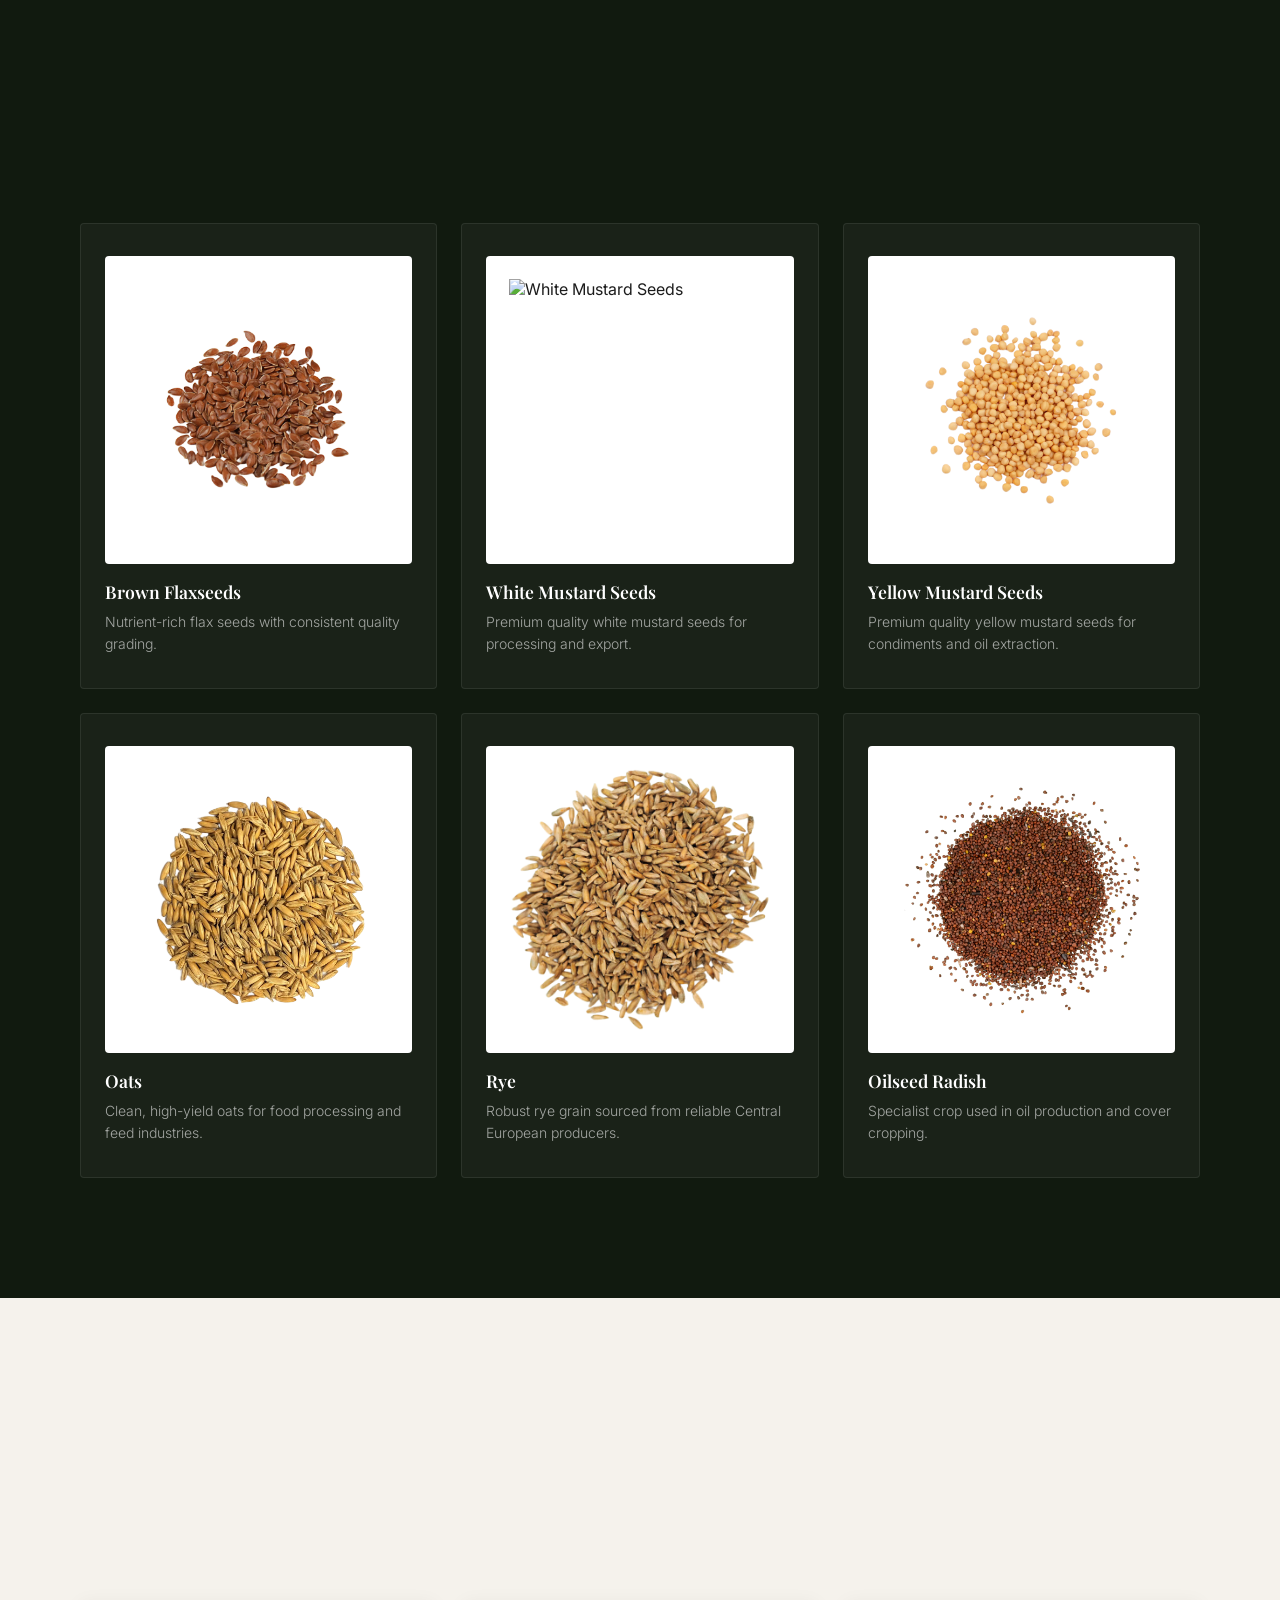
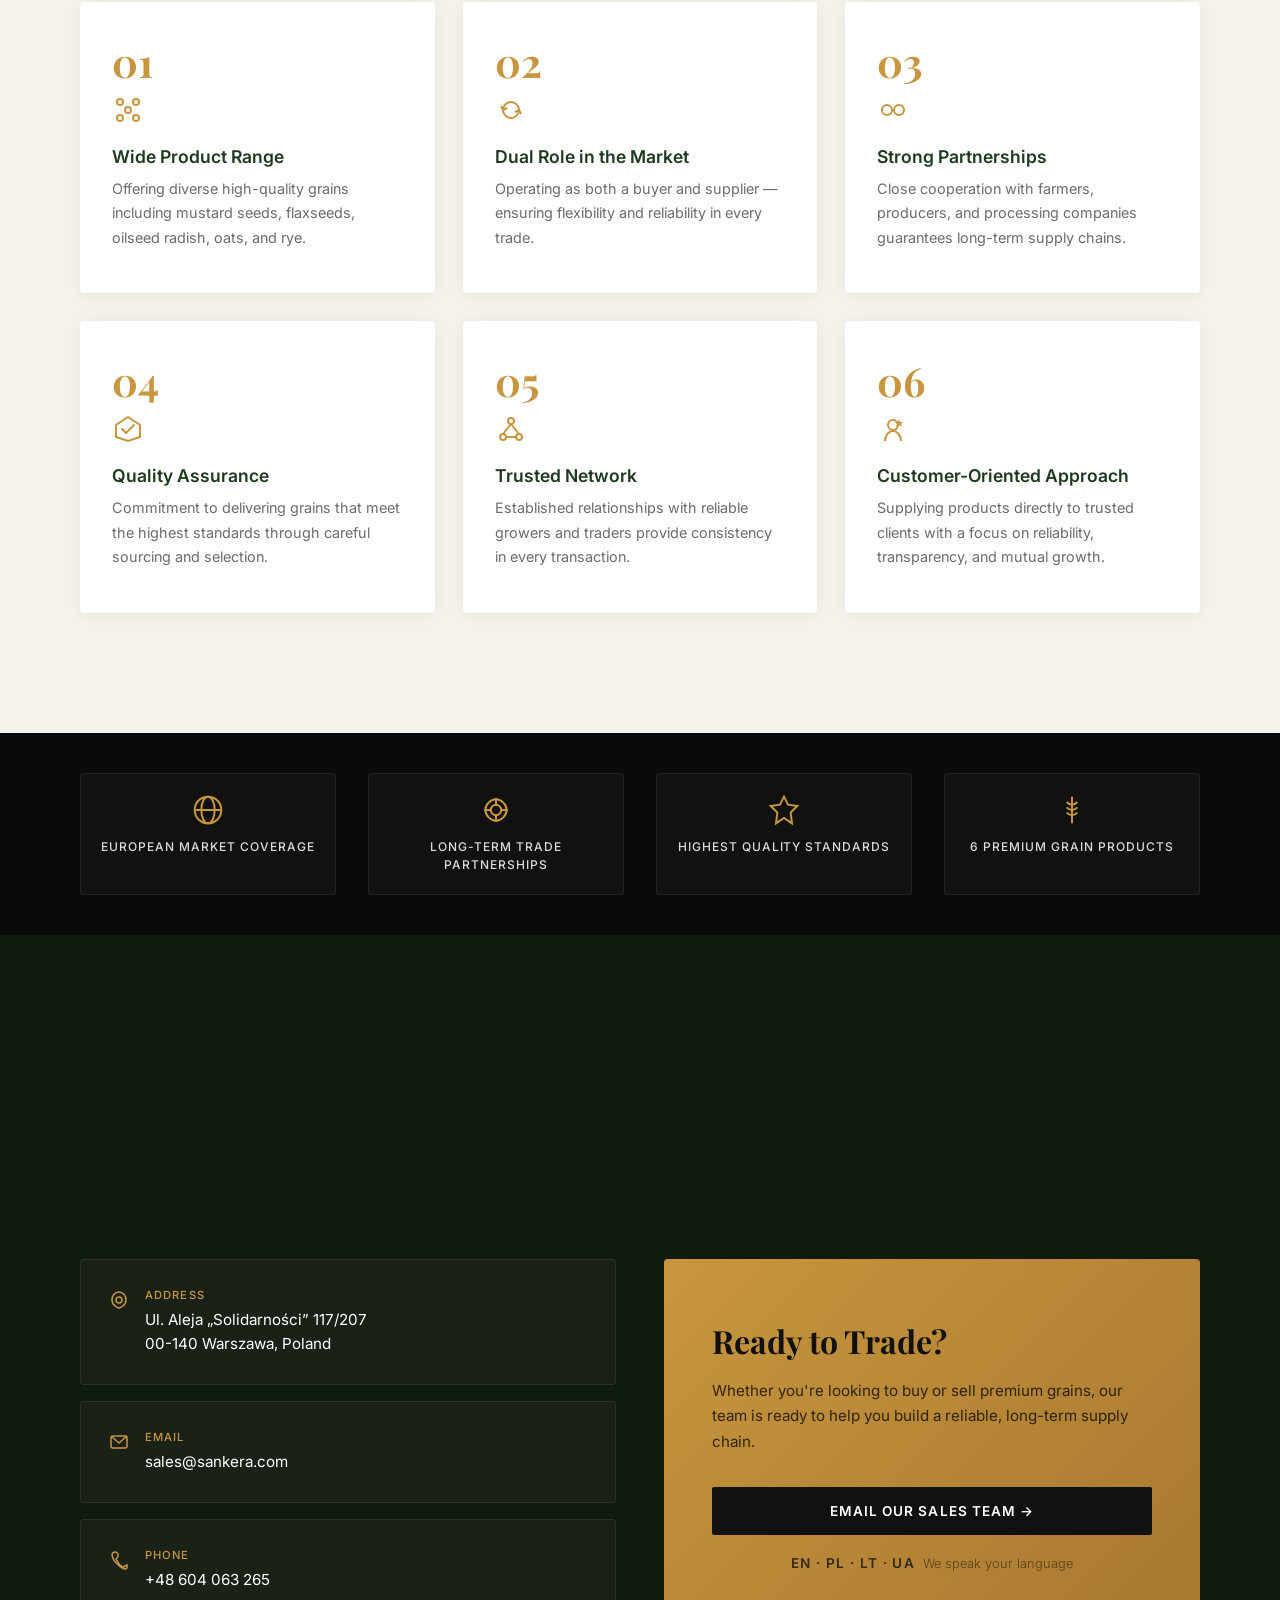
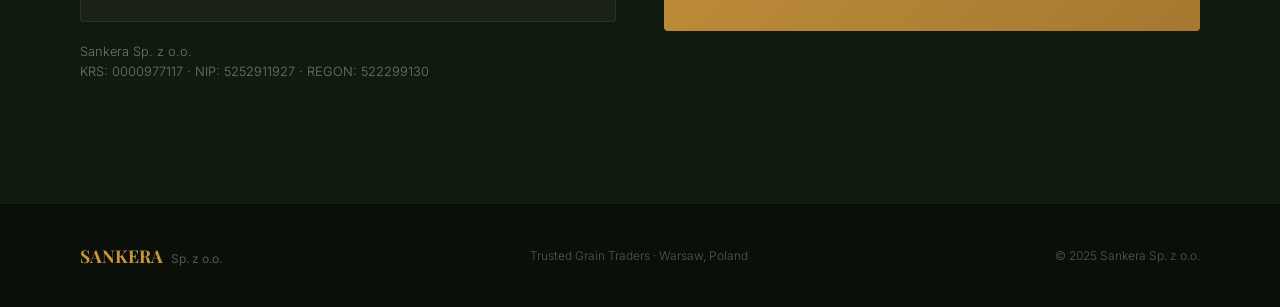
==== commit 68ef7327: "Remove logo decorative lines and replace flag emojis with text Co-Authored-By: Claude Opus 4.6 <nore" ====
--- a/index.html
+++ b/index.html
@@ -83,6 +83,12 @@
       justify-content: space-between;
     }
 
+    .nav-right {
+      display: flex;
+      align-items: center;
+      gap: 0;
+    }
+
     .nav-logo {
       font-family: 'Playfair Display', serif;
       font-size: 1.5rem;
@@ -95,22 +101,9 @@
       gap: 12px;
     }
 
-    .nav-logo::before {
-      content: '';
-      display: block;
-      width: 28px;
-      height: 1px;
-      background: var(--accent);
-      opacity: 0.5;
-    }
-
+    .nav-logo::before,
     .nav-logo::after {
-      content: '';
-      display: block;
-      width: 28px;
-      height: 1px;
-      background: var(--accent);
-      opacity: 0.5;
+      display: none;
     }
 
     .nav-tag {
@@ -181,6 +174,95 @@
       width: 50%;
     }
 
+    .lang-dropdown-mobile {
+      display: none;
+    }
+
+    .lang-dropdown {
+      position: relative;
+      margin-left: 16px;
+    }
+
+    .lang-dropdown-btn {
+      font-family: 'Inter', sans-serif;
+      font-size: 0.65rem;
+      font-weight: 600;
+      color: var(--accent);
+      text-transform: uppercase;
+      letter-spacing: 0.08em;
+      background: rgba(200,150,62,0.1);
+      border: 1px solid rgba(200,150,62,0.2);
+      padding: 5px 10px;
+      border-radius: 3px;
+      cursor: pointer;
+      display: flex;
+      align-items: center;
+      gap: 6px;
+      transition: all 0.3s ease;
+    }
+
+    .lang-dropdown-btn:hover {
+      background: rgba(200,150,62,0.18);
+      border-color: rgba(200,150,62,0.35);
+    }
+
+    .lang-dropdown-btn svg {
+      width: 10px;
+      height: 10px;
+      transition: transform 0.3s ease;
+    }
+
+    .lang-dropdown.open .lang-dropdown-btn svg {
+      transform: rotate(180deg);
+    }
+
+    .lang-dropdown-menu {
+      position: absolute;
+      top: calc(100% + 8px);
+      right: 0;
+      background: rgba(17, 26, 15, 0.96);
+      backdrop-filter: blur(16px);
+      border: 1px solid rgba(255,255,255,0.1);
+      border-radius: 4px;
+      padding: 4px 0;
+      min-width: 100%;
+      opacity: 0;
+      visibility: hidden;
+      transform: translateY(-4px);
+      transition: all 0.25s ease;
+      z-index: 1100;
+      box-shadow: 0 8px 24px rgba(0,0,0,0.3);
+    }
+
+    .lang-dropdown.open .lang-dropdown-menu {
+      opacity: 1;
+      visibility: visible;
+      transform: translateY(0);
+    }
+
+    .lang-dropdown-menu a {
+      display: block;
+      font-family: 'Inter', sans-serif;
+      font-size: 0.65rem;
+      font-weight: 500;
+      color: rgba(255,255,255,0.5);
+      text-transform: uppercase;
+      letter-spacing: 0.08em;
+      padding: 7px 14px;
+      transition: all 0.2s ease;
+      text-decoration: none;
+    }
+
+    .lang-dropdown-menu a:hover {
+      color: var(--accent-light);
+      background: rgba(255,255,255,0.05);
+    }
+
+    .lang-dropdown-menu a.lang-active {
+      color: var(--accent);
+      font-weight: 600;
+    }
+
     .hamburger {
       display: none;
       flex-direction: column;
@@ -202,7 +284,7 @@
     .hero {
       width: 100%;
       min-height: 100vh;
-      background: url('public/Mountains.jpg') center center / cover no-repeat;
+      background: linear-gradient(rgba(17, 26, 15, 0.53), rgba(17, 26, 15, 0.53)), url('public/Mountains.jpg') center center / cover no-repeat;
       display: flex;
       align-items: center;
       justify-content: center;
@@ -214,7 +296,7 @@
     .hero-overlay {
       position: absolute;
       inset: 0;
-      background: rgba(17, 26, 15, 0.45);
+      background: rgba(17, 26, 15, 0.53);
       z-index: 1;
       pointer-events: none;
     }
@@ -387,6 +469,18 @@
       margin-top: 6px;
     }
 
+    .gmp-badge {
+      position: absolute;
+      bottom: 30px;
+      right: 30px;
+      z-index: 1;
+    }
+
+    .gmp-badge img {
+      width: 80px;
+      height: auto;
+      opacity: 0.85;
+    }
 
     /* ═══════════ PRODUCTS ═══════════ */
     .products {
@@ -944,8 +1038,11 @@
     }
 
     .language-row .flags {
-      font-size: 1.2rem;
-      letter-spacing: 0.3em;
+      font-family: 'Inter', sans-serif;
+      font-size: 0.85rem;
+      font-weight: 600;
+      letter-spacing: 0.1em;
+      color: rgba(0,0,0,0.7);
     }
 
     .language-row span:last-child {
@@ -1012,10 +1109,56 @@
     }
 
     @media (max-width: 768px) {
-      .container { padding: 0 24px; }
-
-      .hamburger { display: flex; }
+      .container { padding: 0 20px; }
+
+      /* NAV MOBILE */
+      .hamburger { display: flex; order: 3; }
       .nav-tag { display: none; }
+
+      .nav .container {
+        padding: 0 20px;
+      }
+
+      .nav-right {
+        flex: 1;
+        justify-content: flex-end;
+        order: 2;
+      }
+
+      /* Hide dropdown in header on mobile, show inside menu */
+      .nav-right > .lang-dropdown {
+        display: none;
+      }
+
+      .nav-links .lang-dropdown-mobile {
+        display: flex;
+        gap: 8px;
+        padding-top: 20px;
+        margin-top: 12px;
+        border-top: 1px solid rgba(255,255,255,0.1);
+      }
+
+      .nav-links .lang-dropdown-mobile a {
+        font-family: 'Inter', sans-serif;
+        font-size: 0.75rem;
+        font-weight: 500;
+        color: rgba(255,255,255,0.4);
+        padding: 6px 10px;
+        border-radius: 3px;
+        text-transform: uppercase;
+        letter-spacing: 0.08em;
+        transition: all 0.3s ease;
+      }
+
+      .nav-links .lang-dropdown-mobile a:hover {
+        color: var(--accent-light);
+      }
+
+      .nav-links .lang-dropdown-mobile a.lang-active {
+        color: var(--accent);
+        background: rgba(200,150,62,0.1);
+        font-weight: 600;
+      }
 
       .nav-links {
         position: fixed;
@@ -1029,9 +1172,15 @@
         padding: 100px 40px 40px;
         gap: 28px;
         transition: right 0.4s ease;
-      }
-
-      .hamburger-toggle:checked ~ .nav-links {
+        z-index: 1000;
+      }
+
+      .nav-links a {
+        font-size: 0.9rem;
+        padding: 12px 0;
+      }
+
+      .hamburger-toggle:checked ~ .nav-right .nav-links {
         right: 0;
       }
 
@@ -1045,46 +1194,113 @@
         transform: rotate(-45deg) translate(5px, -5px);
       }
 
-      .hero h1 { font-size: clamp(2.5rem, 10vw, 4rem); }
-      .hero-sub { font-size: 0.95rem; }
-
+      /* HERO MOBILE */
+      .hero { min-height: 100svh; }
+      .hero h1 { font-size: clamp(2.2rem, 10vw, 3.5rem); margin-bottom: 20px; }
+      .hero-label { font-size: 0.65rem; letter-spacing: 0.15em; margin-bottom: 16px; }
+      .hero-sub { font-size: 0.9rem; max-width: 90%; margin-bottom: 32px; line-height: 1.6; }
+      .hero-content { padding: 0 16px; }
+      .hero-buttons { flex-direction: column; align-items: center; gap: 12px; }
+      .btn-primary, .btn-secondary { width: 100%; max-width: 280px; text-align: center; padding: 14px 28px; }
+
+      /* ABOUT MOBILE */
+      .about { padding: 64px 0; }
       .about-grid {
         grid-template-columns: 1fr;
-        gap: 48px;
-      }
-
-
-      .about-stats { gap: 24px; }
-
+        gap: 32px;
+      }
+      .about-left h2 { font-size: 1.8rem; margin-bottom: 16px; }
+      .about-left p { font-size: 0.9rem; }
+      .about-stats {
+        gap: 20px;
+        flex-wrap: wrap;
+        margin-top: 24px;
+        padding-top: 24px;
+      }
+      .stat-box .stat-number { font-size: 1.8rem; }
+      .stat-box .stat-label { font-size: 0.7rem; }
+      .gmp-badge { position: relative; bottom: auto; right: auto; margin-top: 24px; }
+      .gmp-badge img { width: 60px; }
+
+      /* PRODUCTS MOBILE */
+      .products { padding: 64px 0; }
+      .section-header { margin-bottom: 40px; }
+      .section-header h2 { font-size: 1.8rem; }
+      .section-header p { font-size: 0.9rem; }
       .products-grid {
-        grid-template-columns: 1fr;
-      }
-
+        grid-template-columns: repeat(2, 1fr);
+        gap: 12px;
+      }
+      .product-card { padding: 16px 12px; }
+      .product-card h3 { font-size: 0.9rem; margin-top: 12px; margin-bottom: 4px; }
+      .product-card p { font-size: 0.78rem; line-height: 1.5; }
+
+      /* PRODUCT MODAL MOBILE */
+      .product-modal-content {
+        width: 95%;
+        max-height: 90vh;
+        margin: 5vh auto;
+      }
+      .product-modal-image { aspect-ratio: 4/3; }
+      .product-modal-image img { max-width: 80%; }
+      .product-modal-body { padding: 24px 20px; }
+      .product-modal-body h2 { font-size: 1.4rem; margin-bottom: 12px; }
+      .product-modal-body .modal-desc { font-size: 0.85rem; line-height: 1.7; margin-bottom: 20px; }
+      .product-modal-details { grid-template-columns: 1fr; gap: 10px; }
+      .modal-detail-item { padding: 12px 16px; }
+      .product-modal-close { top: 12px; right: 12px; width: 32px; height: 32px; }
+
+      /* STRENGTHS MOBILE */
+      .strengths { padding: 64px 0; }
       .strengths-grid {
         grid-template-columns: 1fr;
-      }
-
+        gap: 16px;
+      }
+      .strength-card { padding: 28px 24px; }
+      .strength-number { font-size: 2rem; }
+      .strength-card h3 { font-size: 1rem; }
+      .strength-card p { font-size: 0.85rem; }
+
+      /* TRUST BAR MOBILE */
       .trust-items {
         grid-template-columns: repeat(2, 1fr);
-        gap: 16px;
-      }
-
+        gap: 12px;
+      }
+      .trust-item { padding: 16px 12px; }
+      .trust-number { font-size: 1.4rem; }
+      .trust-item span { font-size: 0.65rem; }
+
+      /* CONTACT MOBILE */
+      .contact { padding: 64px 0; }
       .contact-grid {
         grid-template-columns: 1fr;
-      }
-
-      .contact-cta { padding: 40px 28px; }
-
+        gap: 32px;
+      }
+      .contact-card { padding: 20px; gap: 12px; }
+      .contact-card-content .contact-value { font-size: 0.88rem; }
+      .contact-cta {
+        padding: 32px 24px;
+        border-radius: 8px;
+      }
+      .contact-cta h3 { font-size: 1.3rem; }
+      .contact-cta p { font-size: 0.85rem; }
+
+      /* FOOTER MOBILE */
       .footer .container {
         flex-direction: column;
         gap: 12px;
         text-align: center;
       }
-
-      .about { padding: 80px 0; }
-      .products { padding: 80px 0; }
-      .strengths { padding: 80px 0; }
-      .contact { padding: 80px 0; }
+    }
+
+    /* Extra small phones */
+    @media (max-width: 380px) {
+      .container { padding: 0 16px; }
+      .hero h1 { font-size: 2rem; }
+      .hero-sub { font-size: 0.82rem; }
+      .products-grid { grid-template-columns: 1fr; }
+      .trust-items { grid-template-columns: 1fr; }
+      .about-stats { flex-direction: column; align-items: flex-start; gap: 16px; }
     }
 
     /* ═══════════ ANIMATIONS ═══════════ */
@@ -1094,6 +1310,57 @@
     .hero-sub,
     .hero-buttons {
       opacity: 0;
+    }
+
+    .nav {
+      transform: translateY(-100%);
+      opacity: 0;
+    }
+
+    .section-label,
+    .section-header h2,
+    .section-header p,
+    .about-left p,
+    .about-left h2,
+    .stat-box,
+    .gmp-badge {
+      opacity: 0;
+    }
+
+    /* Smooth reveal line for section labels */
+    .section-label {
+      position: relative;
+    }
+
+    /* Counter animation */
+    .stat-number {
+      display: inline-block;
+    }
+
+    /* Subtle parallax on scroll */
+    .hero {
+      will-change: transform;
+    }
+
+    /* Product card hover lift enhancement */
+    .product-card {
+      transition: transform 0.4s cubic-bezier(0.23, 1, 0.32, 1), box-shadow 0.4s cubic-bezier(0.23, 1, 0.32, 1);
+    }
+
+    /* Smooth line draw for decorative elements */
+    @keyframes lineGrow {
+      from { transform: scaleX(0); }
+      to { transform: scaleX(1); }
+    }
+
+    /* Gentle floating for GMP badge */
+    @keyframes subtleFloat {
+      0%, 100% { transform: translateY(0); }
+      50% { transform: translateY(-6px); }
+    }
+
+    .gmp-badge.animated {
+      animation: subtleFloat 4s ease-in-out infinite;
     }
   </style>
 </head>
@@ -1119,12 +1386,31 @@
         <span></span>
         <span></span>
       </label>
-      <ul class="nav-links">
-        <li><a href="#about">About</a></li>
-        <li><a href="#products">Products</a></li>
-        <li><a href="#strengths">Strengths</a></li>
-        <li><a href="#contact">Contact</a></li>
-      </ul>
+      <div class="nav-right">
+        <ul class="nav-links">
+          <li><a href="#about">About</a></li>
+          <li><a href="#products">Products</a></li>
+          <li><a href="#strengths">Strengths</a></li>
+          <li><a href="#contact">Contact</a></li>
+          <div class="lang-dropdown-mobile">
+            <a href="/en" class="lang-active">EN</a>
+            <a href="/lt">LT</a>
+            <a href="/pl">PL</a>
+            <a href="/ua">UA</a>
+          </div>
+        </ul>
+        <div class="lang-dropdown" id="langDropdown">
+          <button class="lang-dropdown-btn" onclick="document.getElementById('langDropdown').classList.toggle('open')">
+            EN <svg viewBox="0 0 10 6" fill="none"><path d="M1 1l4 4 4-4" stroke="currentColor" stroke-width="1.5" stroke-linecap="round" stroke-linejoin="round"/></svg>
+          </button>
+          <div class="lang-dropdown-menu">
+            <a href="/en" class="lang-active">English</a>
+            <a href="/lt">Lietuvių</a>
+            <a href="/pl">Polski</a>
+            <a href="/ua">Українська</a>
+          </div>
+        </div>
+      </div>
     </div>
   </nav>
 
@@ -1167,6 +1453,9 @@
               <div class="stat-number">EU</div>
               <div class="stat-label">Market Coverage</div>
             </div>
+          </div>
+          <div class="gmp-badge">
+            <img src="public/GMP.png" alt="GMP Certification">
           </div>
         </div>
       </div>
@@ -1373,7 +1662,7 @@
           <p>Whether you're looking to buy or sell premium grains, our team is ready to help you build a reliable, long-term supply chain.</p>
           <a href="mailto:sales@sankera.com" class="btn-email">Email Our Sales Team &rarr;</a>
           <div class="language-row">
-            <span class="flags">&#127468;&#127463; &#127477;&#127473; &#127473;&#127481; &#127482;&#127462;</span>
+            <span class="flags">EN &middot; PL &middot; LT &middot; UA</span>
             <span>We speak your language</span>
           </div>
         </div>
@@ -1418,12 +1707,19 @@
   <!-- ═══════════ SCRIPTS ═══════════ -->
   <script src="https://cdnjs.cloudflare.com/ajax/libs/gsap/3.12.2/gsap.min.js"></script>
   <script src="https://cdnjs.cloudflare.com/ajax/libs/gsap/3.12.2/ScrollTrigger.min.js"></script>
+  <script src="https://cdnjs.cloudflare.com/ajax/libs/gsap/3.12.2/ScrollToPlugin.min.js"></script>
   <script>
-    gsap.registerPlugin(ScrollTrigger);
+    gsap.registerPlugin(ScrollTrigger, ScrollToPlugin);
 
     // Nav scroll effect
     window.addEventListener('scroll', () => {
       document.getElementById('nav').classList.toggle('scrolled', window.scrollY > 60);
+    });
+
+    // Close lang dropdown on outside click
+    document.addEventListener('click', e => {
+      const dd = document.getElementById('langDropdown');
+      if (!dd.contains(e.target)) dd.classList.remove('open');
     });
 
     // Close mobile menu on link click
@@ -1433,51 +1729,139 @@
       });
     });
 
-    // Hero animation on load
+    // ═══════ PREMIUM ANIMATIONS ═══════
+
+    const smooth = 'power4.out';
+    const snappy = 'expo.out';
+
+    // 1. NAV — slides down elegantly on load
+    gsap.to('.nav', {
+      y: 0, opacity: 1, duration: 1, ease: smooth, delay: 0.1
+    });
+
+    // 2. HERO — cinematic staggered entrance
     document.addEventListener('DOMContentLoaded', () => {
-      const heroTl = gsap.timeline({ defaults: { ease: 'power3.out', duration: 0.8 } });
+      const heroTl = gsap.timeline({ defaults: { ease: snappy } });
       heroTl
-        .fromTo('.hero-label', { y: 40, opacity: 0 }, { y: 0, opacity: 1 }, 0.3)
-        .fromTo('.hero-line-1', { y: 40, opacity: 0 }, { y: 0, opacity: 1 }, 0.45)
-        .fromTo('.hero-line-2', { y: 40, opacity: 0 }, { y: 0, opacity: 1 }, 0.6)
-        .fromTo('.hero-sub', { y: 40, opacity: 0 }, { y: 0, opacity: 1 }, 0.75)
-        .fromTo('.hero-buttons', { y: 40, opacity: 0 }, { y: 0, opacity: 1 }, 0.9);
+        .fromTo('.hero-overlay', { opacity: 0 }, { opacity: 1, duration: 1.5 }, 0)
+        .fromTo('.hero-label', { y: 30, opacity: 0, letterSpacing: '0.3em' }, { y: 0, opacity: 1, letterSpacing: '0.15em', duration: 1 }, 0.5)
+        .fromTo('.hero-line-1', { y: 60, opacity: 0 }, { y: 0, opacity: 1, duration: 1.1 }, 0.7)
+        .fromTo('.hero-line-2', { y: 60, opacity: 0 }, { y: 0, opacity: 1, duration: 1.1 }, 0.9)
+        .fromTo('.hero-sub', { y: 30, opacity: 0 }, { y: 0, opacity: 1, duration: 0.9 }, 1.2)
+        .fromTo('.hero-buttons', { y: 20, opacity: 0, scale: 0.95 }, { y: 0, opacity: 1, scale: 1, duration: 0.8 }, 1.5);
     });
 
-    // About section
-    gsap.fromTo('.about-left', { x: -60, opacity: 0 }, {
-      x: 0, opacity: 1, duration: 0.9, ease: 'power3.out',
-      scrollTrigger: { trigger: '.about', start: 'top 80%', toggleActions: 'play none none none' }
+    // 3. Subtle parallax on hero image
+    gsap.to('.hero', {
+      backgroundPositionY: '30%',
+      ease: 'none',
+      scrollTrigger: {
+        trigger: '.hero',
+        start: 'top top',
+        end: 'bottom top',
+        scrub: true
+      }
     });
 
-
-    // Products section
-    gsap.fromTo('.product-card', { y: 50, opacity: 0 }, {
-      y: 0, opacity: 1, duration: 0.7, ease: 'power3.out', stagger: 0.1,
-      scrollTrigger: { trigger: '.products-grid', start: 'top 80%', toggleActions: 'play none none none' }
+    // Helper: animate section header elements
+    function animateSectionHeader(trigger) {
+      const tl = gsap.timeline({
+        scrollTrigger: { trigger: trigger, start: 'top 78%', toggleActions: 'play none none none' }
+      });
+      tl.fromTo(trigger + ' .section-label', { x: -20, opacity: 0 }, { x: 0, opacity: 1, duration: 0.6, ease: smooth })
+        .fromTo(trigger + ' .section-header h2', { y: 30, opacity: 0 }, { y: 0, opacity: 1, duration: 0.8, ease: smooth }, '-=0.3')
+        .fromTo(trigger + ' .section-header p', { y: 20, opacity: 0 }, { y: 0, opacity: 1, duration: 0.7, ease: smooth }, '-=0.4');
+      return tl;
+    }
+
+    // 4. ABOUT — text reveals line by line with stats counting up
+    const aboutTl = gsap.timeline({
+      scrollTrigger: { trigger: '.about', start: 'top 75%', toggleActions: 'play none none none' }
     });
-
-    // Strengths section
-    gsap.fromTo('.strength-card', { y: 40, opacity: 0 }, {
-      y: 0, opacity: 1, duration: 0.7, ease: 'power3.out', stagger: 0.12,
-      scrollTrigger: { trigger: '.strengths-grid', start: 'top 80%', toggleActions: 'play none none none' }
+    aboutTl
+      .fromTo('.about-left .section-label', { x: -20, opacity: 0 }, { x: 0, opacity: 1, duration: 0.6, ease: smooth })
+      .fromTo('.about-left h2', { y: 30, opacity: 0, clipPath: 'inset(0 0 100% 0)' }, { y: 0, opacity: 1, clipPath: 'inset(0 0 0% 0)', duration: 0.9, ease: smooth }, '-=0.2')
+      .fromTo('.about-left p:not(.section-label)', { y: 25, opacity: 0 }, { y: 0, opacity: 1, duration: 0.7, ease: smooth, stagger: 0.15 }, '-=0.4')
+      .fromTo('.stat-box', { y: 30, opacity: 0, scale: 0.9 }, { y: 0, opacity: 1, scale: 1, duration: 0.6, ease: 'back.out(1.4)', stagger: 0.12 }, '-=0.3')
+      .fromTo('.gmp-badge', { opacity: 0, scale: 0.8, rotation: -5 }, { opacity: 1, scale: 1, rotation: 0, duration: 0.8, ease: 'back.out(1.7)', onComplete: () => {
+        document.querySelector('.gmp-badge')?.classList.add('animated');
+      }}, '-=0.2');
+
+    // 5. PRODUCTS — section header + cards with scale-up reveal
+    animateSectionHeader('.products');
+    gsap.fromTo('.product-card', { y: 60, opacity: 0, scale: 0.92 }, {
+      y: 0, opacity: 1, scale: 1, duration: 0.8, ease: 'back.out(1.2)', stagger: 0.08,
+      scrollTrigger: { trigger: '.products-grid', start: 'top 78%', toggleActions: 'play none none none' }
     });
 
-    // Contact section
-    gsap.fromTo('.contact-card', { y: 30, opacity: 0 }, {
-      y: 0, opacity: 1, duration: 0.6, ease: 'power3.out', stagger: 0.1,
-      scrollTrigger: { trigger: '.contact-grid', start: 'top 80%', toggleActions: 'play none none none' }
+    // 6. STRENGTHS — section header + cards slide from alternating sides
+    animateSectionHeader('.strengths');
+    document.querySelectorAll('.strength-card').forEach((card, i) => {
+      const fromX = i % 2 === 0 ? -40 : 40;
+      gsap.fromTo(card, { x: fromX, y: 30, opacity: 0 }, {
+        x: 0, y: 0, opacity: 1, duration: 0.8, ease: smooth, delay: i * 0.1,
+        scrollTrigger: { trigger: '.strengths-grid', start: 'top 78%', toggleActions: 'play none none none' }
+      });
     });
 
-    gsap.fromTo('.contact-cta', { y: 40, opacity: 0 }, {
-      y: 0, opacity: 1, duration: 0.8, ease: 'power3.out', delay: 0.2,
-      scrollTrigger: { trigger: '.contact-grid', start: 'top 80%', toggleActions: 'play none none none' }
+    // 7. TRUST BAR — numbers count up + items stagger in
+    gsap.fromTo('.trust-item', { y: 30, opacity: 0 }, {
+      y: 0, opacity: 1, duration: 0.6, ease: smooth, stagger: 0.12,
+      scrollTrigger: { trigger: '.trust-bar', start: 'top 85%', toggleActions: 'play none none none' }
     });
 
-    // Trust bar
-    gsap.fromTo('.trust-item', { y: 20, opacity: 0 }, {
-      y: 0, opacity: 1, duration: 0.5, ease: 'power3.out', stagger: 0.1,
-      scrollTrigger: { trigger: '.trust-bar', start: 'top 85%', toggleActions: 'play none none none' }
+    // Animate trust bar numbers counting up
+    ScrollTrigger.create({
+      trigger: '.trust-bar',
+      start: 'top 85%',
+      once: true,
+      onEnter: () => {
+        document.querySelectorAll('.trust-number').forEach(el => {
+          const text = el.textContent;
+          const match = text.match(/(\d+)/);
+          if (match) {
+            const target = parseInt(match[0]);
+            const suffix = text.replace(match[0], '');
+            gsap.fromTo(el, {}, {
+              duration: 1.5,
+              ease: 'power2.out',
+              onUpdate: function() {
+                const val = Math.round(this.progress() * target);
+                el.textContent = val + suffix;
+              }
+            });
+          }
+        });
+      }
+    });
+
+    // 8. CONTACT — section header + cards with elegant rise
+    animateSectionHeader('.contact');
+    gsap.fromTo('.contact-card', { y: 40, opacity: 0, scale: 0.95 }, {
+      y: 0, opacity: 1, scale: 1, duration: 0.7, ease: 'back.out(1.3)', stagger: 0.12,
+      scrollTrigger: { trigger: '.contact-grid', start: 'top 78%', toggleActions: 'play none none none' }
+    });
+
+    gsap.fromTo('.contact-cta', { y: 50, opacity: 0, scale: 0.9 }, {
+      y: 0, opacity: 1, scale: 1, duration: 1, ease: smooth,
+      scrollTrigger: { trigger: '.contact-cta', start: 'top 85%', toggleActions: 'play none none none' }
+    });
+
+    // 9. FOOTER — subtle fade in
+    gsap.fromTo('.footer', { opacity: 0 }, {
+      opacity: 1, duration: 0.8, ease: smooth,
+      scrollTrigger: { trigger: '.footer', start: 'top 95%', toggleActions: 'play none none none' }
+    });
+
+    // 10. Smooth scroll for anchor links
+    document.querySelectorAll('a[href^="#"]').forEach(anchor => {
+      anchor.addEventListener('click', function(e) {
+        const target = document.querySelector(this.getAttribute('href'));
+        if (target) {
+          e.preventDefault();
+          gsap.to(window, { duration: 0.15, scrollTo: { y: target, offsetY: 60 }, ease: 'power1.out' });
+        }
+      });
     });
 
     // Product modal data
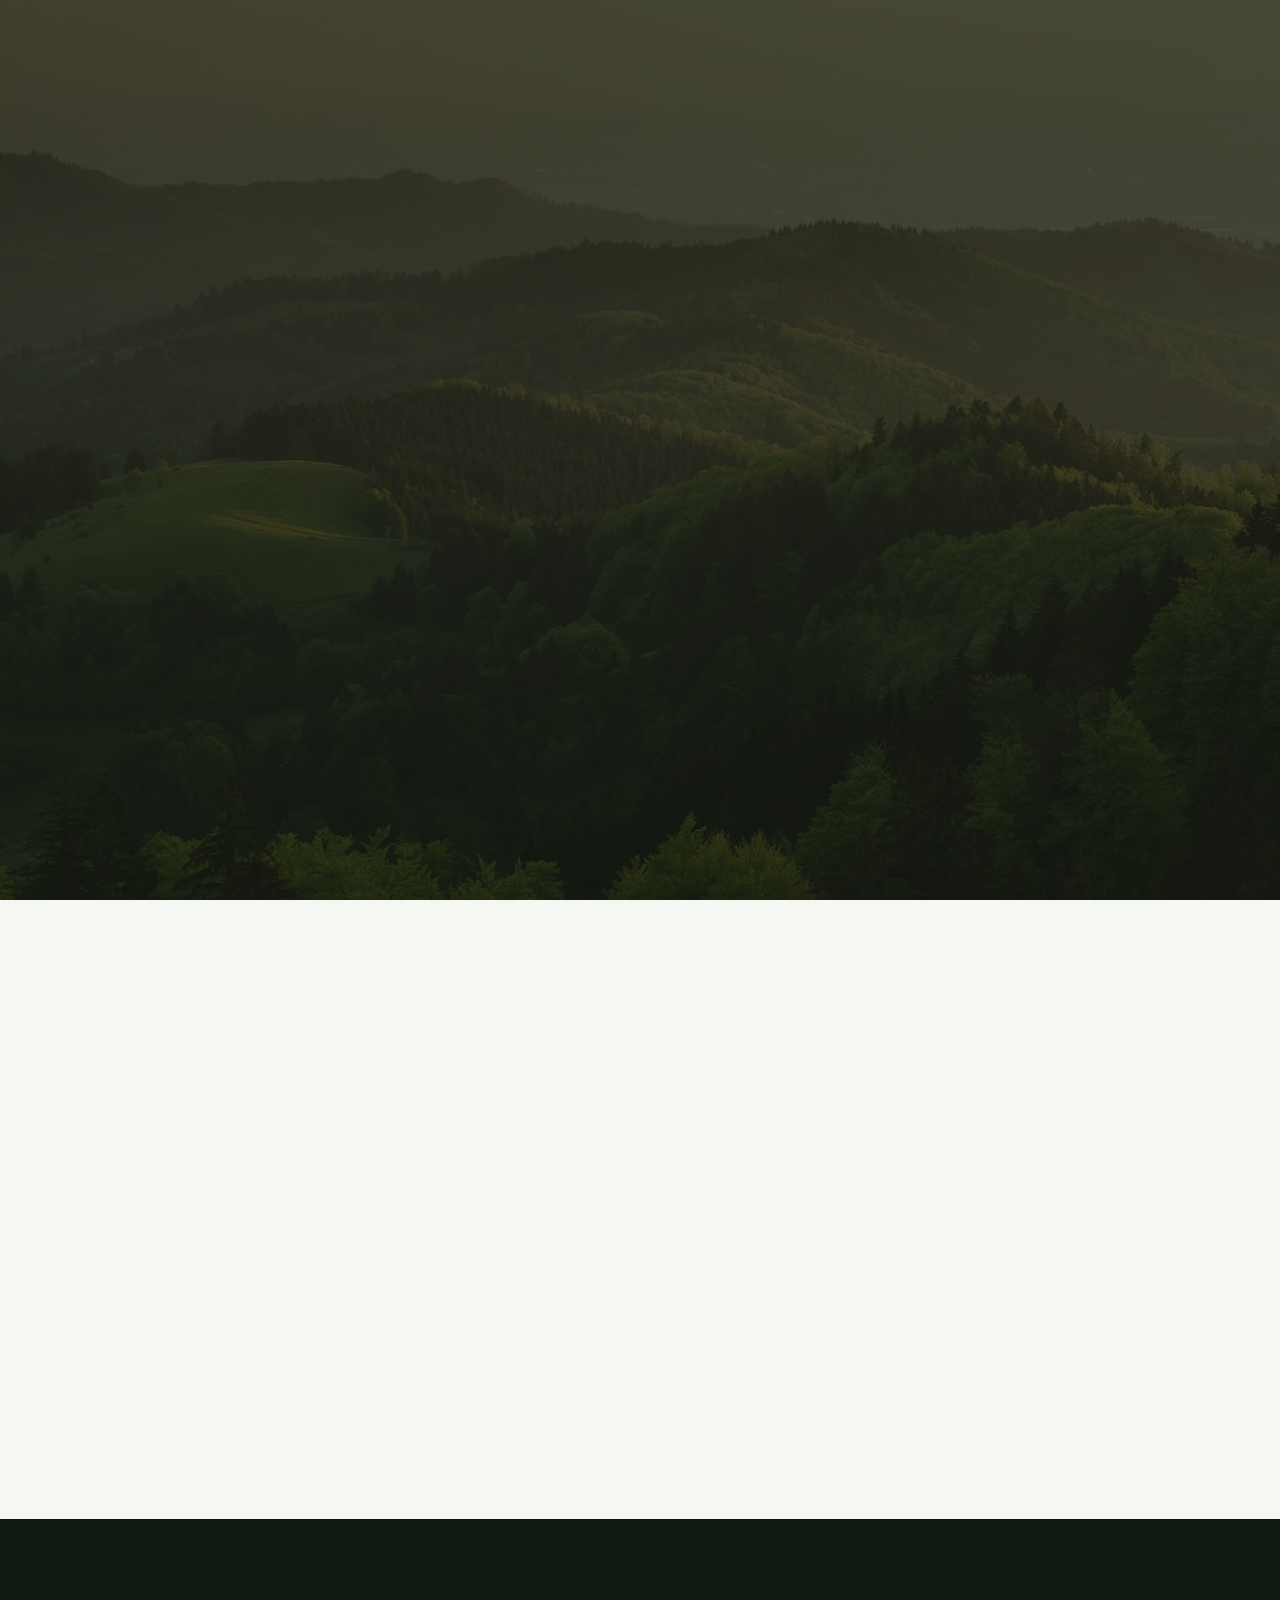
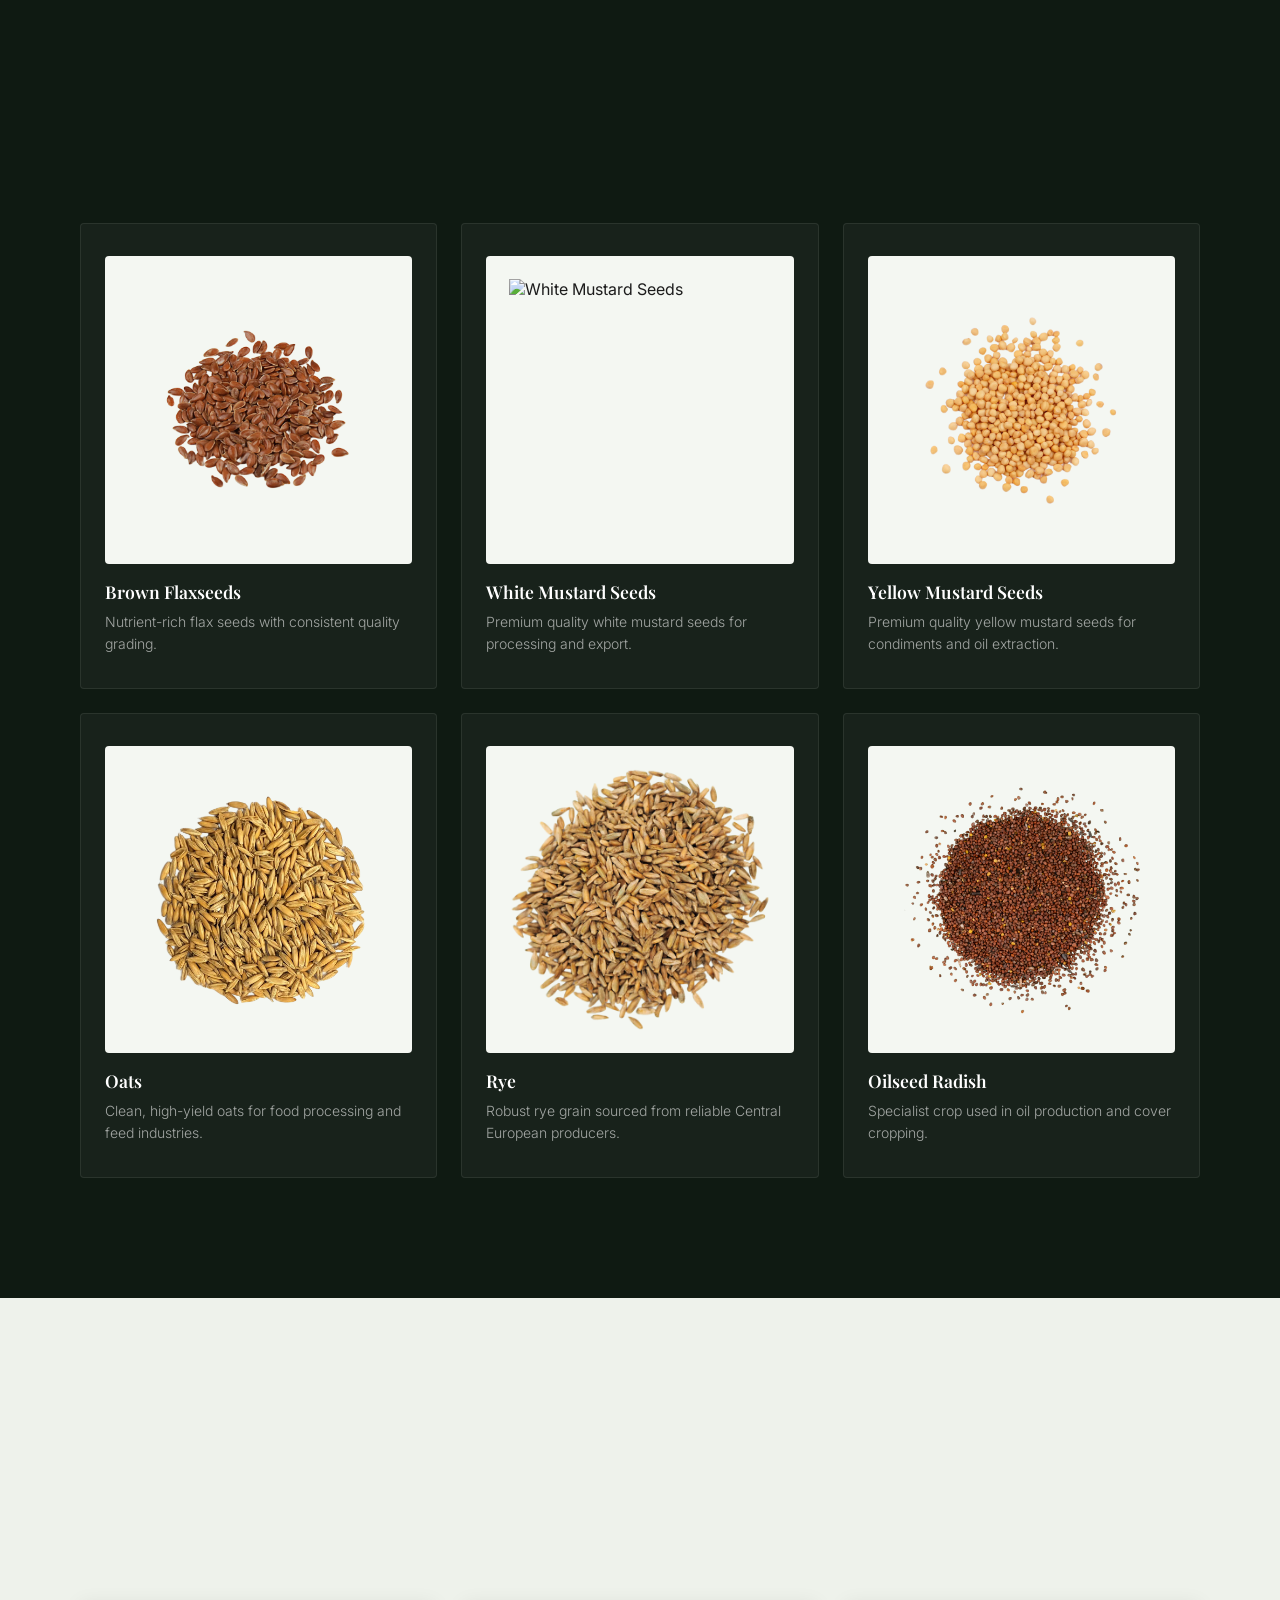
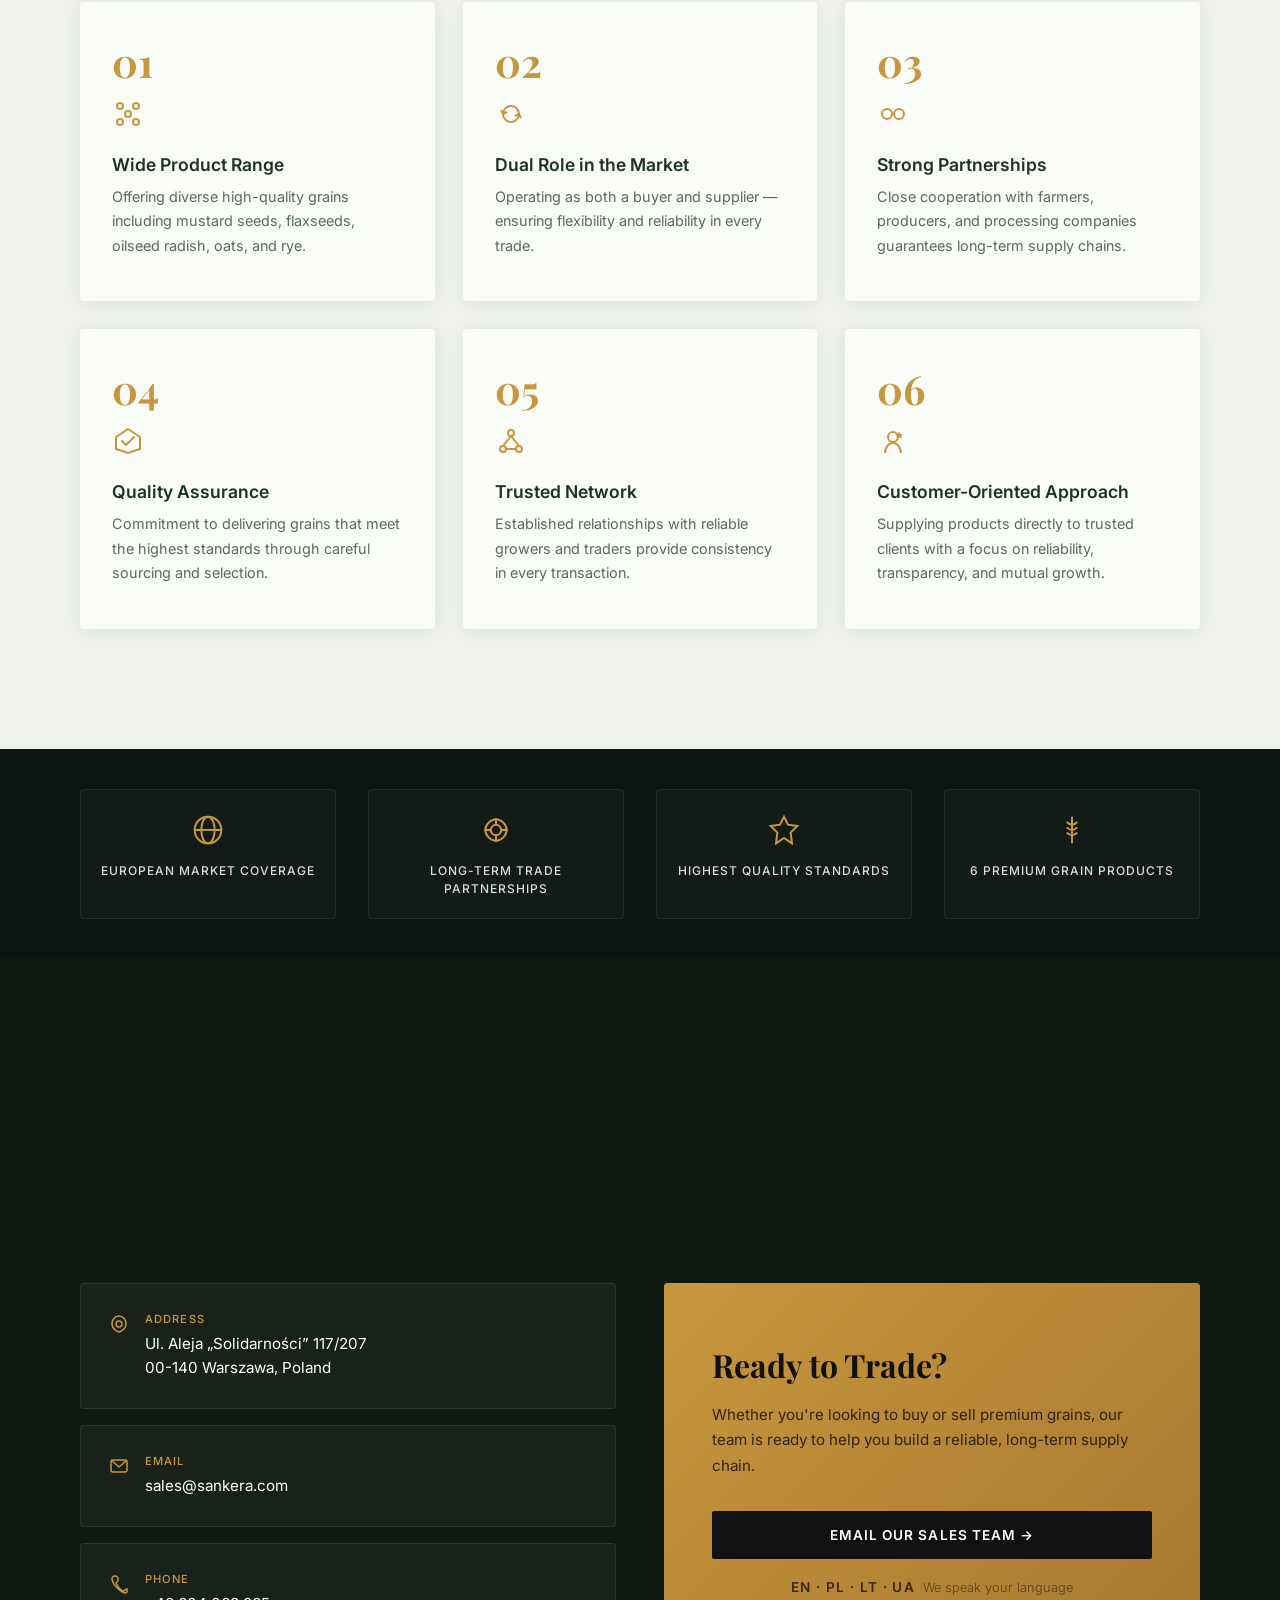
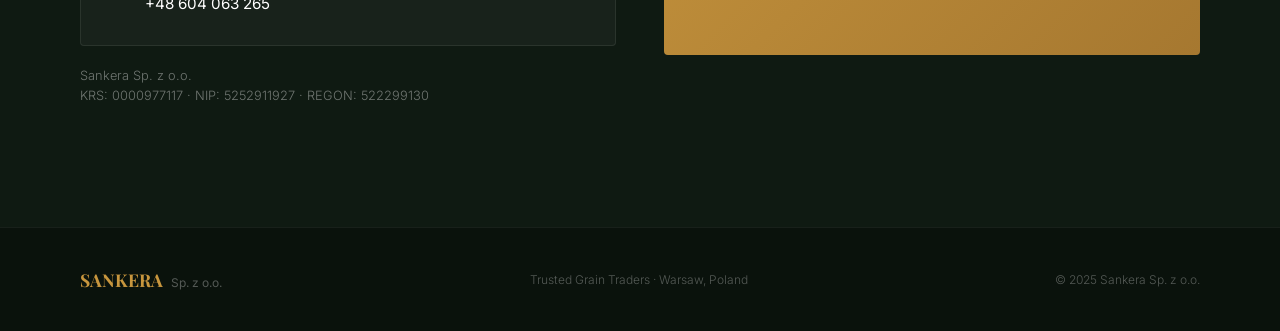
==== commit ff8458fb: "Green theme, logo image, smaller header, white nav text Co-Authored-By: Claude Opus 4.6 <noreply@ant" ====
--- a/index.html
+++ b/index.html
@@ -11,13 +11,13 @@
 
   <style>
     :root {
-      --primary: #1E3A1E;
+      --primary: #1B3324;
       --accent: #C8963E;
       --accent-light: #E8B96A;
-      --bg: #F5F2EC;
-      --bg-dark: #111A0F;
+      --bg: #EEF2EB;
+      --bg-dark: #0F1A12;
       --text: #1C1C1C;
-      --text-light: #6B6B6B;
+      --text-light: #5A6B5A;
       --white: #FFFFFF;
     }
 
@@ -49,7 +49,7 @@
       left: 0;
       width: 100%;
       z-index: 1000;
-      padding: 24px 0;
+      padding: 12px 0;
       transition: all 0.5s cubic-bezier(0.4, 0, 0.2, 1);
     }
 
@@ -66,10 +66,10 @@
     }
 
     .nav.scrolled {
-      background: rgba(10, 15, 10, 0.92);
+      background: rgba(12, 22, 14, 0.94);
       backdrop-filter: blur(20px);
       -webkit-backdrop-filter: blur(20px);
-      padding: 16px 0;
+      padding: 10px 0;
       box-shadow: 0 4px 30px rgba(0, 0, 0, 0.2);
     }
 
@@ -106,6 +106,12 @@
       display: none;
     }
 
+    .nav-logo-img {
+      height: 40px;
+      width: auto;
+      filter: brightness(0) invert(1);
+    }
+
     .nav-tag {
       font-family: 'Inter', sans-serif;
       font-size: 0.55rem;
@@ -142,7 +148,7 @@
     }
 
     .nav-links a {
-      color: rgba(255,255,255,0.75);
+      color: #ffffff;
       font-family: 'Inter', sans-serif;
       font-weight: 400;
       font-size: 0.75rem;
@@ -390,7 +396,7 @@
 
     /* ═══════════ ABOUT ═══════════ */
     .about {
-      background: #ffffff;
+      background: #F4F7F2;
       padding: 120px 0;
       position: relative;
     }
@@ -399,9 +405,9 @@
       content: '';
       position: absolute;
       inset: 0;
-      background-image: url("data:image/svg+xml,%3Csvg xmlns='http://www.w3.org/2000/svg' width='50' height='50'%3E%3Cline x1='50' y1='0' x2='50' y2='50' stroke='%23e0e0e0' stroke-width='1' shape-rendering='crispEdges'/%3E%3Cline x1='0' y1='50' x2='50' y2='50' stroke='%23e0e0e0' stroke-width='1' shape-rendering='crispEdges'/%3E%3C/svg%3E");
+      background-image: url("data:image/svg+xml,%3Csvg xmlns='http://www.w3.org/2000/svg' width='50' height='50'%3E%3Cline x1='50' y1='0' x2='50' y2='50' stroke='%23b8ccb8' stroke-width='1' shape-rendering='crispEdges'/%3E%3Cline x1='0' y1='50' x2='50' y2='50' stroke='%23b8ccb8' stroke-width='1' shape-rendering='crispEdges'/%3E%3C/svg%3E");
       background-size: 50px 50px;
-      opacity: 0.65;
+      opacity: 0.5;
       -webkit-mask-image: radial-gradient(ellipse at center, black 20%, transparent 70%);
       mask-image: radial-gradient(ellipse at center, black 20%, transparent 70%);
     }
@@ -538,7 +544,7 @@
       display: flex;
       align-items: center;
       justify-content: center;
-      background: #ffffff;
+      background: #F4F7F2;
       position: relative;
     }
 
@@ -546,7 +552,7 @@
       content: '';
       position: absolute;
       inset: 0;
-      background-image: url("data:image/svg+xml,%3Csvg xmlns='http://www.w3.org/2000/svg' width='50' height='50'%3E%3Cline x1='50' y1='0' x2='50' y2='50' stroke='%23e0e0e0' stroke-width='1' shape-rendering='crispEdges'/%3E%3Cline x1='0' y1='50' x2='50' y2='50' stroke='%23e0e0e0' stroke-width='1' shape-rendering='crispEdges'/%3E%3C/svg%3E");
+      background-image: url("data:image/svg+xml,%3Csvg xmlns='http://www.w3.org/2000/svg' width='50' height='50'%3E%3Cline x1='50' y1='0' x2='50' y2='50' stroke='%23b8ccb8' stroke-width='1' shape-rendering='crispEdges'/%3E%3Cline x1='0' y1='50' x2='50' y2='50' stroke='%23b8ccb8' stroke-width='1' shape-rendering='crispEdges'/%3E%3C/svg%3E");
       background-size: 50px 50px;
       -webkit-mask-image: radial-gradient(ellipse at center, black 50%, transparent 85%);
       mask-image: radial-gradient(ellipse at center, black 50%, transparent 85%);
@@ -648,7 +654,7 @@
     .product-modal-image {
       width: 100%;
       aspect-ratio: 16/9;
-      background: #ffffff;
+      background: #F4F7F2;
       border-radius: 8px 8px 0 0;
       display: flex;
       align-items: center;
@@ -661,7 +667,7 @@
       content: '';
       position: absolute;
       inset: 0;
-      background-image: url("data:image/svg+xml,%3Csvg xmlns='http://www.w3.org/2000/svg' width='50' height='50'%3E%3Cline x1='50' y1='0' x2='50' y2='50' stroke='%23e0e0e0' stroke-width='1' shape-rendering='crispEdges'/%3E%3Cline x1='0' y1='50' x2='50' y2='50' stroke='%23e0e0e0' stroke-width='1' shape-rendering='crispEdges'/%3E%3C/svg%3E");
+      background-image: url("data:image/svg+xml,%3Csvg xmlns='http://www.w3.org/2000/svg' width='50' height='50'%3E%3Cline x1='50' y1='0' x2='50' y2='50' stroke='%23b8ccb8' stroke-width='1' shape-rendering='crispEdges'/%3E%3Cline x1='0' y1='50' x2='50' y2='50' stroke='%23b8ccb8' stroke-width='1' shape-rendering='crispEdges'/%3E%3C/svg%3E");
       background-size: 50px 50px;
       -webkit-mask-image: radial-gradient(ellipse at center, black 50%, transparent 85%);
       mask-image: radial-gradient(ellipse at center, black 50%, transparent 85%);
@@ -790,10 +796,10 @@
     }
 
     .strength-card {
-      background: var(--white);
+      background: #FAFCF8;
       border-radius: 4px;
       padding: 40px 32px;
-      box-shadow: 0 2px 20px rgba(0,0,0,0.06);
+      box-shadow: 0 2px 20px rgba(20,40,20,0.08);
       transition: all 0.3s ease;
       border-bottom: 3px solid transparent;
     }
@@ -819,7 +825,7 @@
 
     .strength-icon svg {
       width: 32px;
-      height: 32px;
+      height: 40px;
     }
 
     .strength-card h3 {
@@ -841,7 +847,7 @@
 
     /* ═══════════ TRUST BAR ═══════════ */
     .trust-bar {
-      background: #0a0a08;
+      background: #0B140E;
       padding: 40px 0;
       position: relative;
       overflow: hidden;
@@ -885,7 +891,7 @@
 
     .trust-item svg {
       width: 32px;
-      height: 32px;
+      height: 40px;
       color: var(--accent);
       flex-shrink: 0;
     }
@@ -1054,7 +1060,7 @@
 
     /* ═══════════ FOOTER ═══════════ */
     .footer {
-      background: #0A0F0A;
+      background: #0A120C;
       padding: 40px 0;
       border-top: 1px solid rgba(255,255,255,0.06);
     }
@@ -1248,7 +1254,7 @@
       .product-modal-body .modal-desc { font-size: 0.85rem; line-height: 1.7; margin-bottom: 20px; }
       .product-modal-details { grid-template-columns: 1fr; gap: 10px; }
       .modal-detail-item { padding: 12px 16px; }
-      .product-modal-close { top: 12px; right: 12px; width: 32px; height: 32px; }
+      .product-modal-close { top: 12px; right: 12px; width: 32px; height: 40px; }
 
       /* STRENGTHS MOBILE */
       .strengths { padding: 64px 0; }
@@ -1379,7 +1385,7 @@
   <!-- ═══════════ NAV ═══════════ -->
   <nav class="nav" id="nav">
     <div class="container">
-      <a href="#" class="nav-logo">SANKERA</a>
+      <a href="#" class="nav-logo"><img src="public/sankeras.png" alt="SANKERA" class="nav-logo-img"></a>
       <input type="checkbox" id="hamburger-toggle" class="hamburger-toggle" aria-label="Toggle menu">
       <label for="hamburger-toggle" class="hamburger">
         <span></span>
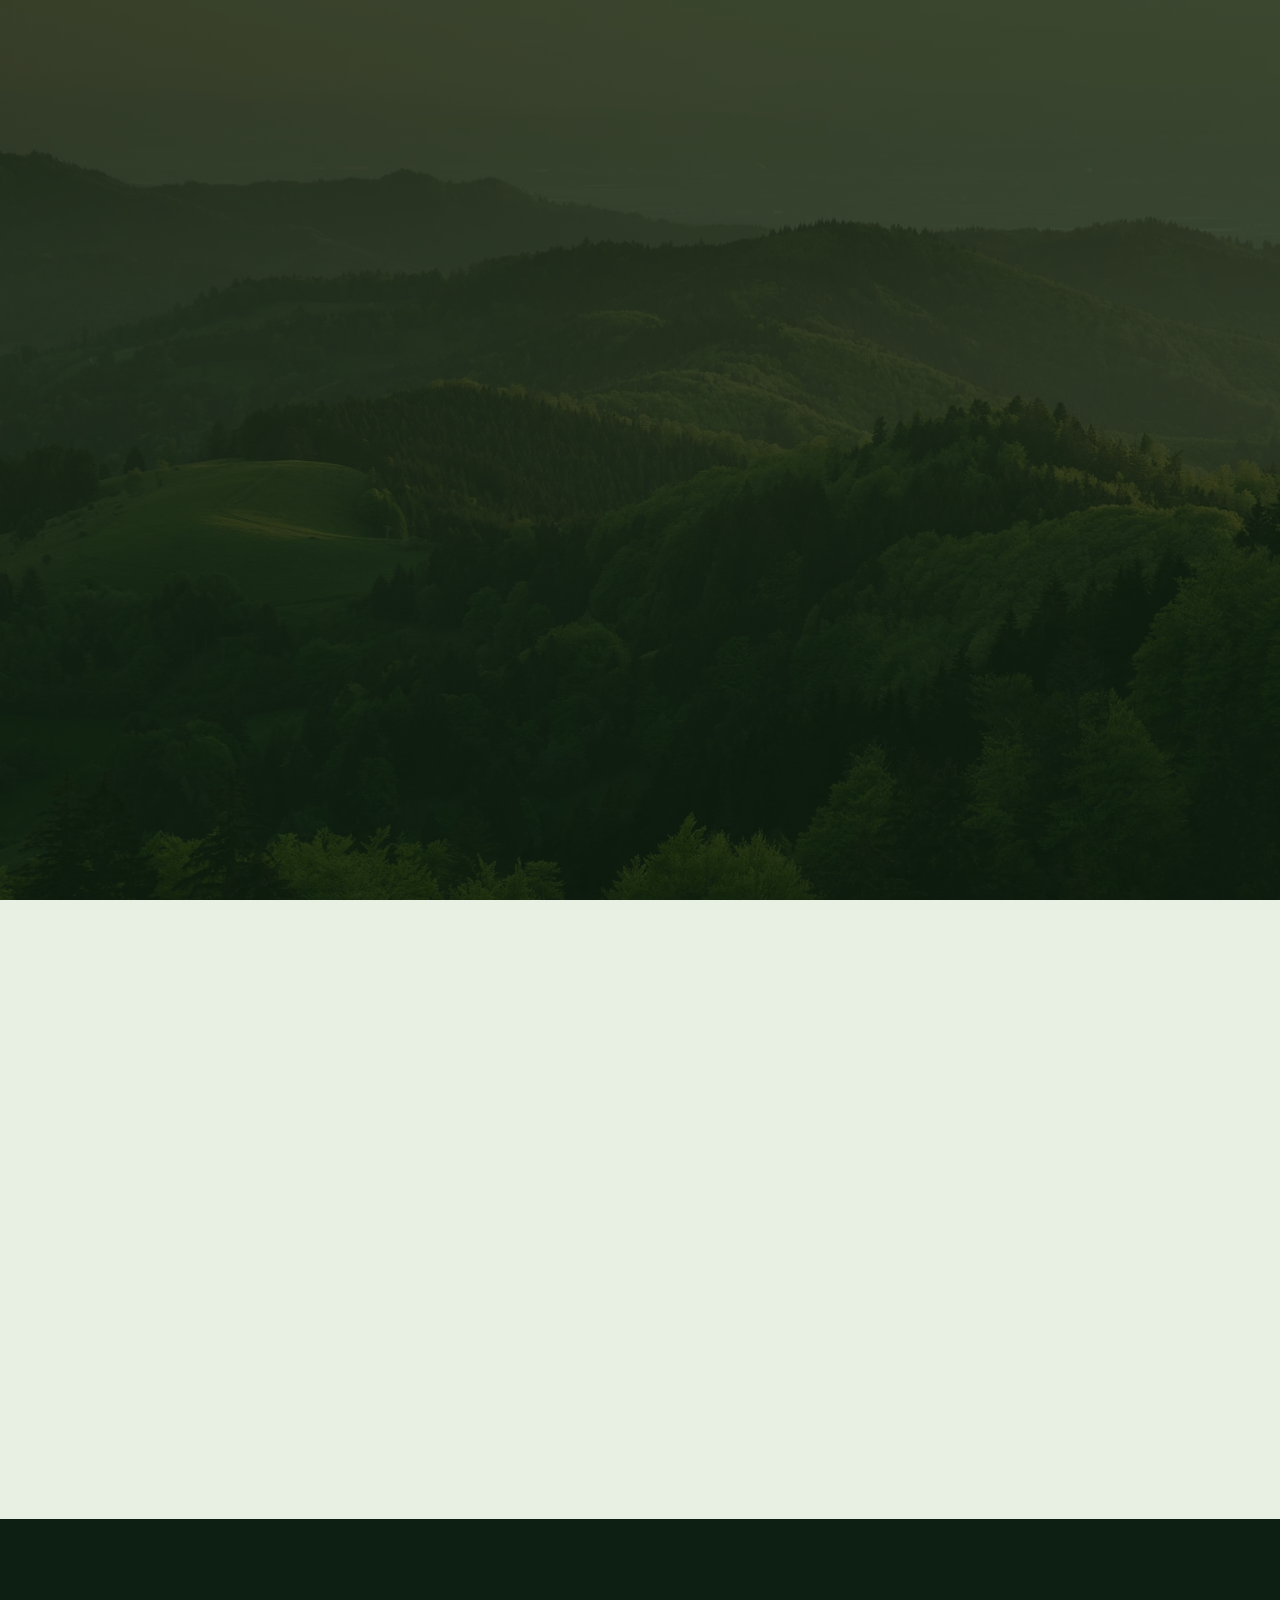
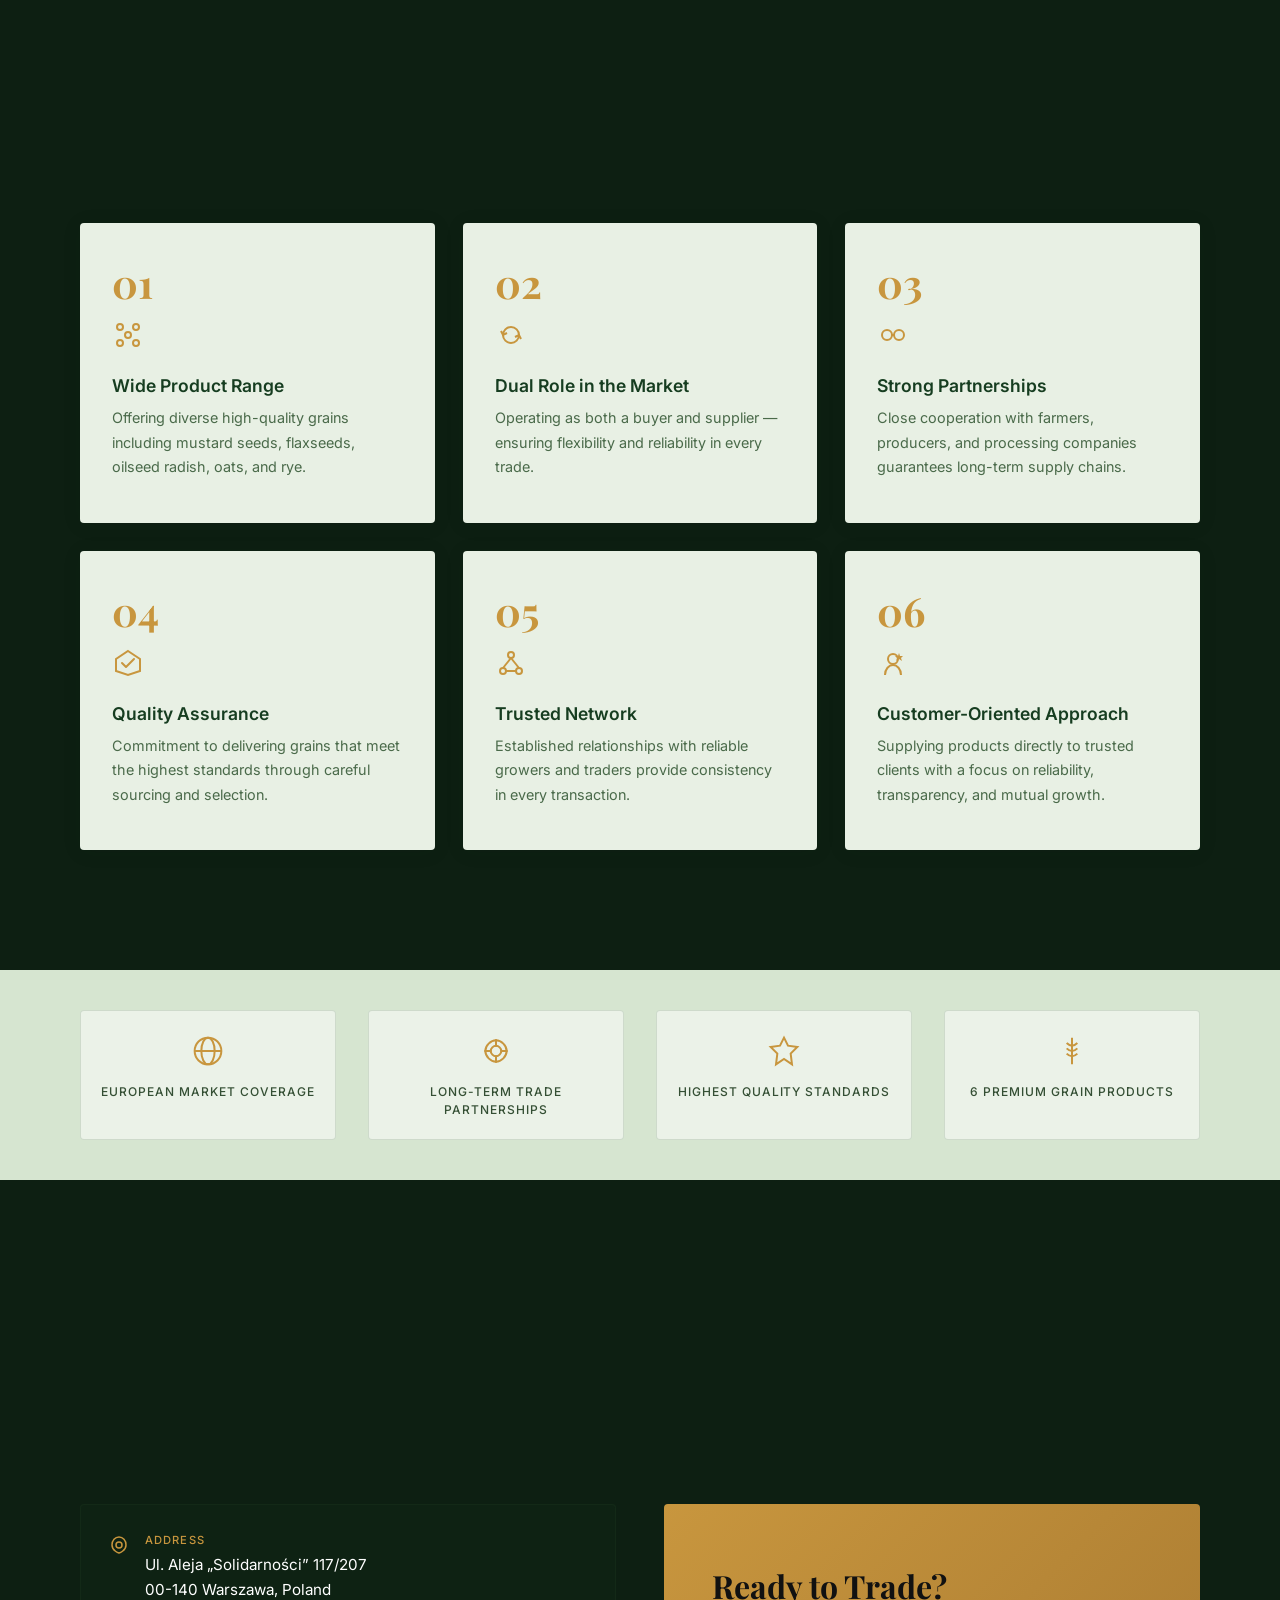
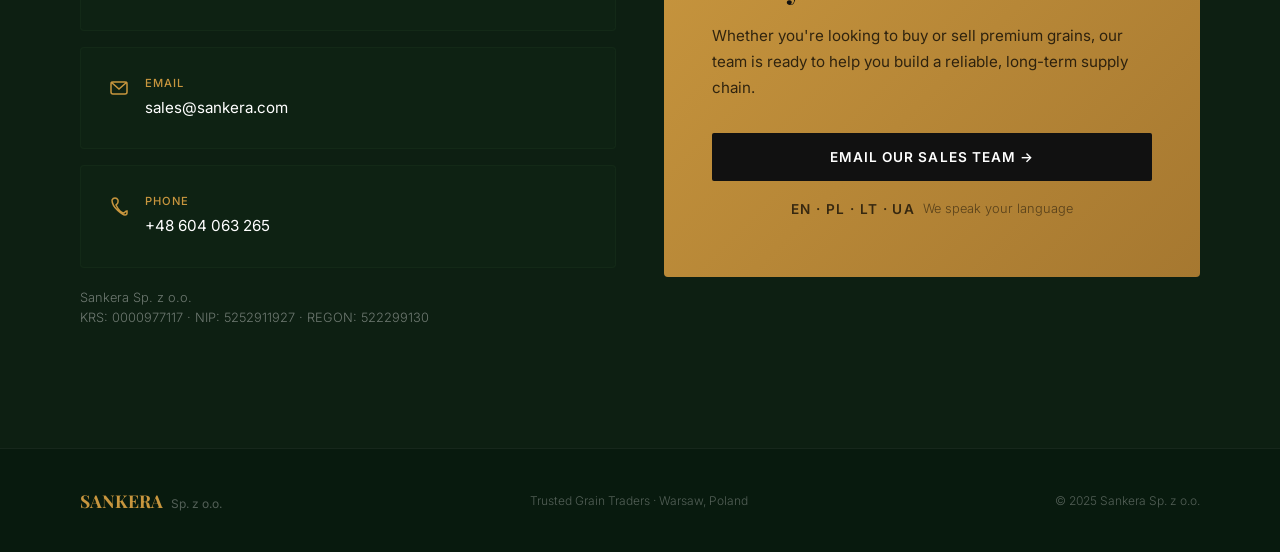
==== commit 2f130a87: "Hide products, restyle strengths/trust/contact sections, stronger green theme Co-Authored-By: Claude" ====
--- a/index.html
+++ b/index.html
@@ -11,13 +11,13 @@
 
   <style>
     :root {
-      --primary: #1B3324;
+      --primary: #163D20;
       --accent: #C8963E;
       --accent-light: #E8B96A;
-      --bg: #EEF2EB;
-      --bg-dark: #0F1A12;
+      --bg: #E4EDE0;
+      --bg-dark: #0D1F12;
       --text: #1C1C1C;
-      --text-light: #5A6B5A;
+      --text-light: #4A6A4A;
       --white: #FFFFFF;
     }
 
@@ -66,7 +66,7 @@
     }
 
     .nav.scrolled {
-      background: rgba(12, 22, 14, 0.94);
+      background: rgba(10, 30, 15, 0.95);
       backdrop-filter: blur(20px);
       -webkit-backdrop-filter: blur(20px);
       padding: 10px 0;
@@ -226,7 +226,7 @@
       position: absolute;
       top: calc(100% + 8px);
       right: 0;
-      background: rgba(17, 26, 15, 0.96);
+      background: rgba(10, 30, 15, 0.97);
       backdrop-filter: blur(16px);
       border: 1px solid rgba(255,255,255,0.1);
       border-radius: 4px;
@@ -290,7 +290,7 @@
     .hero {
       width: 100%;
       min-height: 100vh;
-      background: linear-gradient(rgba(17, 26, 15, 0.53), rgba(17, 26, 15, 0.53)), url('public/Mountains.jpg') center center / cover no-repeat;
+      background: linear-gradient(rgba(10, 30, 12, 0.55), rgba(10, 30, 12, 0.55)), url('public/Mountains.jpg') center center / cover no-repeat;
       display: flex;
       align-items: center;
       justify-content: center;
@@ -302,7 +302,7 @@
     .hero-overlay {
       position: absolute;
       inset: 0;
-      background: rgba(17, 26, 15, 0.53);
+      background: rgba(10, 30, 12, 0.55);
       z-index: 1;
       pointer-events: none;
     }
@@ -396,7 +396,7 @@
 
     /* ═══════════ ABOUT ═══════════ */
     .about {
-      background: #F4F7F2;
+      background: #E8F0E4;
       padding: 120px 0;
       position: relative;
     }
@@ -405,7 +405,7 @@
       content: '';
       position: absolute;
       inset: 0;
-      background-image: url("data:image/svg+xml,%3Csvg xmlns='http://www.w3.org/2000/svg' width='50' height='50'%3E%3Cline x1='50' y1='0' x2='50' y2='50' stroke='%23b8ccb8' stroke-width='1' shape-rendering='crispEdges'/%3E%3Cline x1='0' y1='50' x2='50' y2='50' stroke='%23b8ccb8' stroke-width='1' shape-rendering='crispEdges'/%3E%3C/svg%3E");
+      background-image: url("data:image/svg+xml,%3Csvg xmlns='http://www.w3.org/2000/svg' width='50' height='50'%3E%3Cline x1='50' y1='0' x2='50' y2='50' stroke='%2390B890' stroke-width='1' shape-rendering='crispEdges'/%3E%3Cline x1='0' y1='50' x2='50' y2='50' stroke='%2390B890' stroke-width='1' shape-rendering='crispEdges'/%3E%3C/svg%3E");
       background-size: 50px 50px;
       opacity: 0.5;
       -webkit-mask-image: radial-gradient(ellipse at center, black 20%, transparent 70%);
@@ -488,7 +488,7 @@
       opacity: 0.85;
     }
 
-    /* ═══════════ PRODUCTS ═══════════ */
+    /* ═══════════ PRODUCTS (HIDDEN) ═══════════ */
     .products {
       background: var(--bg-dark);
       padding: 120px 0;
@@ -523,16 +523,15 @@
     }
 
     .product-card {
-      background: rgba(255,255,255,0.04);
-      border: 1px solid rgba(255,255,255,0.08);
+      background: rgba(40,80,40,0.08);
+      border: 1px solid rgba(40,80,40,0.15);
       border-radius: 4px;
       padding: 32px 24px;
       transition: all 0.3s ease;
     }
 
     .product-card:hover {
-      background: rgba(200,150,62,0.08);
-      border-color: rgba(200,150,62,0.3);
+      background: rgba(40,100,40,0.12);
       transform: translateY(-4px);
     }
 
@@ -544,7 +543,7 @@
       display: flex;
       align-items: center;
       justify-content: center;
-      background: #F4F7F2;
+      background: #E8F0E4;
       position: relative;
     }
 
@@ -552,7 +551,7 @@
       content: '';
       position: absolute;
       inset: 0;
-      background-image: url("data:image/svg+xml,%3Csvg xmlns='http://www.w3.org/2000/svg' width='50' height='50'%3E%3Cline x1='50' y1='0' x2='50' y2='50' stroke='%23b8ccb8' stroke-width='1' shape-rendering='crispEdges'/%3E%3Cline x1='0' y1='50' x2='50' y2='50' stroke='%23b8ccb8' stroke-width='1' shape-rendering='crispEdges'/%3E%3C/svg%3E");
+      background-image: url("data:image/svg+xml,%3Csvg xmlns='http://www.w3.org/2000/svg' width='50' height='50'%3E%3Cline x1='50' y1='0' x2='50' y2='50' stroke='%2390B890' stroke-width='1' shape-rendering='crispEdges'/%3E%3Cline x1='0' y1='50' x2='50' y2='50' stroke='%2390B890' stroke-width='1' shape-rendering='crispEdges'/%3E%3C/svg%3E");
       background-size: 50px 50px;
       -webkit-mask-image: radial-gradient(ellipse at center, black 50%, transparent 85%);
       mask-image: radial-gradient(ellipse at center, black 50%, transparent 85%);
@@ -654,7 +653,7 @@
     .product-modal-image {
       width: 100%;
       aspect-ratio: 16/9;
-      background: #F4F7F2;
+      background: #E8F0E4;
       border-radius: 8px 8px 0 0;
       display: flex;
       align-items: center;
@@ -667,7 +666,7 @@
       content: '';
       position: absolute;
       inset: 0;
-      background-image: url("data:image/svg+xml,%3Csvg xmlns='http://www.w3.org/2000/svg' width='50' height='50'%3E%3Cline x1='50' y1='0' x2='50' y2='50' stroke='%23b8ccb8' stroke-width='1' shape-rendering='crispEdges'/%3E%3Cline x1='0' y1='50' x2='50' y2='50' stroke='%23b8ccb8' stroke-width='1' shape-rendering='crispEdges'/%3E%3C/svg%3E");
+      background-image: url("data:image/svg+xml,%3Csvg xmlns='http://www.w3.org/2000/svg' width='50' height='50'%3E%3Cline x1='50' y1='0' x2='50' y2='50' stroke='%2390B890' stroke-width='1' shape-rendering='crispEdges'/%3E%3Cline x1='0' y1='50' x2='50' y2='50' stroke='%2390B890' stroke-width='1' shape-rendering='crispEdges'/%3E%3C/svg%3E");
       background-size: 50px 50px;
       -webkit-mask-image: radial-gradient(ellipse at center, black 50%, transparent 85%);
       mask-image: radial-gradient(ellipse at center, black 50%, transparent 85%);
@@ -713,7 +712,7 @@
     }
 
     .modal-detail-item {
-      background: rgba(255,255,255,0.04);
+      background: rgba(40,80,40,0.08);
       border: 1px solid rgba(255,255,255,0.06);
       border-radius: 4px;
       padding: 16px 20px;
@@ -777,16 +776,20 @@
 
     /* ═══════════ STRENGTHS ═══════════ */
     .strengths {
-      background: var(--bg);
+      background: var(--bg-dark);
       padding: 120px 0;
     }
 
     .strengths .section-header h2 {
-      color: var(--primary);
+      color: var(--white);
     }
 
     .strengths .section-header p {
-      color: var(--text-light);
+      color: rgba(255,255,255,0.6);
+    }
+
+    .strengths .section-label {
+      color: var(--accent);
     }
 
     .strengths-grid {
@@ -796,7 +799,7 @@
     }
 
     .strength-card {
-      background: #FAFCF8;
+      background: #E8F0E4;
       border-radius: 4px;
       padding: 40px 32px;
       box-shadow: 0 2px 20px rgba(20,40,20,0.08);
@@ -847,7 +850,7 @@
 
     /* ═══════════ TRUST BAR ═══════════ */
     .trust-bar {
-      background: #0B140E;
+      background: #D6E5D0;
       padding: 40px 0;
       position: relative;
       overflow: hidden;
@@ -857,9 +860,9 @@
       content: '';
       position: absolute;
       inset: 0;
-      background-image: url("data:image/svg+xml,%3Csvg xmlns='http://www.w3.org/2000/svg' width='50' height='50'%3E%3Cline x1='50' y1='0' x2='50' y2='50' stroke='%23ffffff' stroke-width='1' shape-rendering='crispEdges'/%3E%3Cline x1='0' y1='50' x2='50' y2='50' stroke='%23ffffff' stroke-width='1' shape-rendering='crispEdges'/%3E%3C/svg%3E");
+      background-image: url("data:image/svg+xml,%3Csvg xmlns='http://www.w3.org/2000/svg' width='50' height='50'%3E%3Cline x1='50' y1='0' x2='50' y2='50' stroke='%23a0c0a0' stroke-width='1' shape-rendering='crispEdges'/%3E%3Cline x1='0' y1='50' x2='50' y2='50' stroke='%23a0c0a0' stroke-width='1' shape-rendering='crispEdges'/%3E%3C/svg%3E");
       background-size: 50px 50px;
-      opacity: 0.06;
+      opacity: 0.3;
       -webkit-mask-image: radial-gradient(ellipse at center, black 30%, transparent 80%);
       mask-image: radial-gradient(ellipse at center, black 30%, transparent 80%);
     }
@@ -878,15 +881,14 @@
       align-items: center;
       gap: 12px;
       padding: 20px 16px;
-      border: 1px solid rgba(255,255,255,0.08);
+      border: 1px solid rgba(40,80,40,0.15);
       border-radius: 4px;
-      background: rgba(255,255,255,0.03);
+      background: rgba(255,255,255,0.5);
       transition: all 0.3s ease;
     }
 
     .trust-item:hover {
-      border-color: rgba(200,150,62,0.3);
-      background: rgba(200,150,62,0.05);
+      background: rgba(255,255,255,0.7);
     }
 
     .trust-item svg {
@@ -899,7 +901,7 @@
     .trust-item span {
       font-family: 'Inter', sans-serif;
       font-weight: 500;
-      color: rgba(255,255,255,0.85);
+      color: rgba(20,50,20,0.85);
       text-transform: uppercase;
       letter-spacing: 0.08em;
       font-size: 0.75rem;
@@ -931,8 +933,8 @@
     }
 
     .contact-card {
-      background: rgba(255,255,255,0.04);
-      border: 1px solid rgba(255,255,255,0.08);
+      background: rgba(40,80,40,0.08);
+      border: 1px solid rgba(40,80,40,0.15);
       border-radius: 4px;
       padding: 28px;
       display: flex;
@@ -944,8 +946,9 @@
     }
 
     .contact-card:hover {
-      border-color: rgba(200,150,62,0.3);
-      background: rgba(200,150,62,0.05);
+      border-color: var(--accent);
+      background: rgba(40,80,40,0.08);
+      transform: translateY(-4px);
     }
 
     .contact-card svg {
@@ -1060,7 +1063,7 @@
 
     /* ═══════════ FOOTER ═══════════ */
     .footer {
-      background: #0A120C;
+      background: #081A0E;
       padding: 40px 0;
       border-top: 1px solid rgba(255,255,255,0.06);
     }
@@ -1469,7 +1472,7 @@
   </section>
 
   <!-- ═══════════ PRODUCTS ═══════════ -->
-  <section class="products" id="products">
+  <section class="products" id="products" style="display:none">
     <div class="container">
       <div class="section-header">
         <p class="section-label">What We Trade</p>
